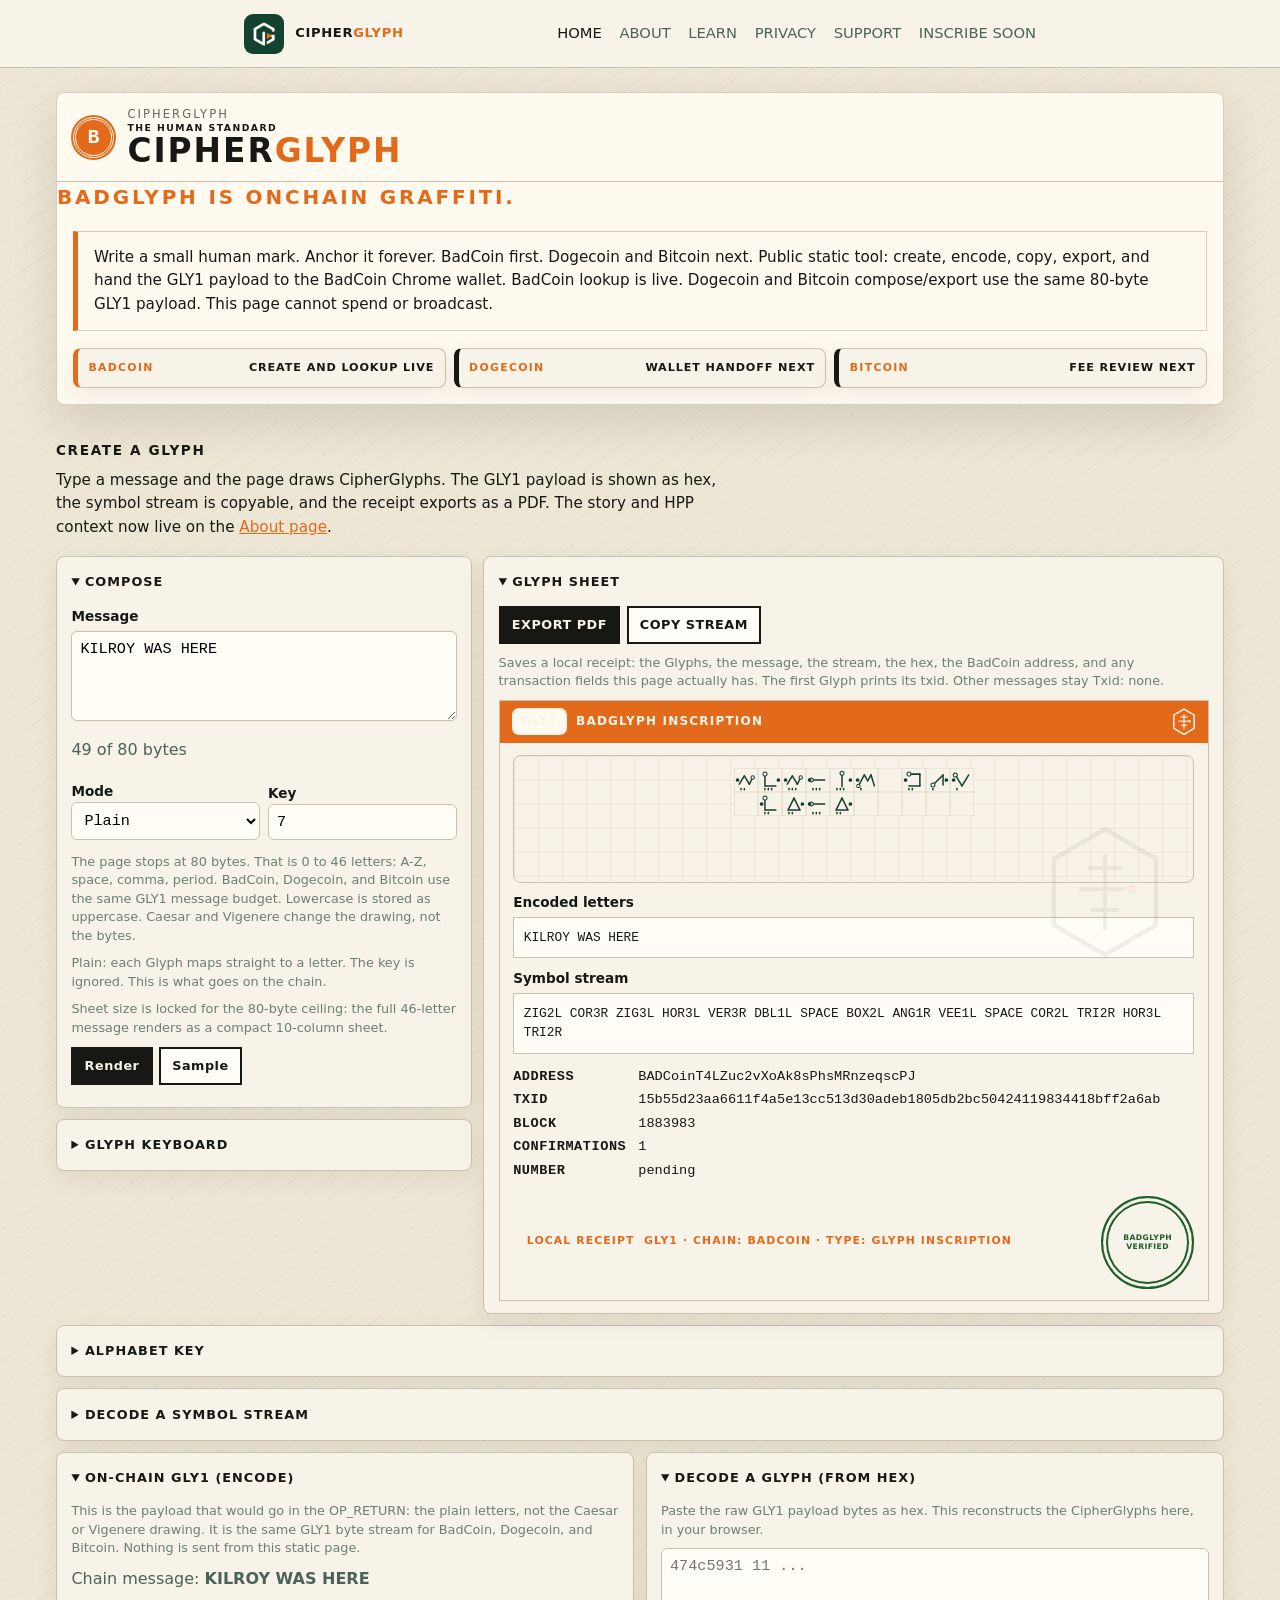
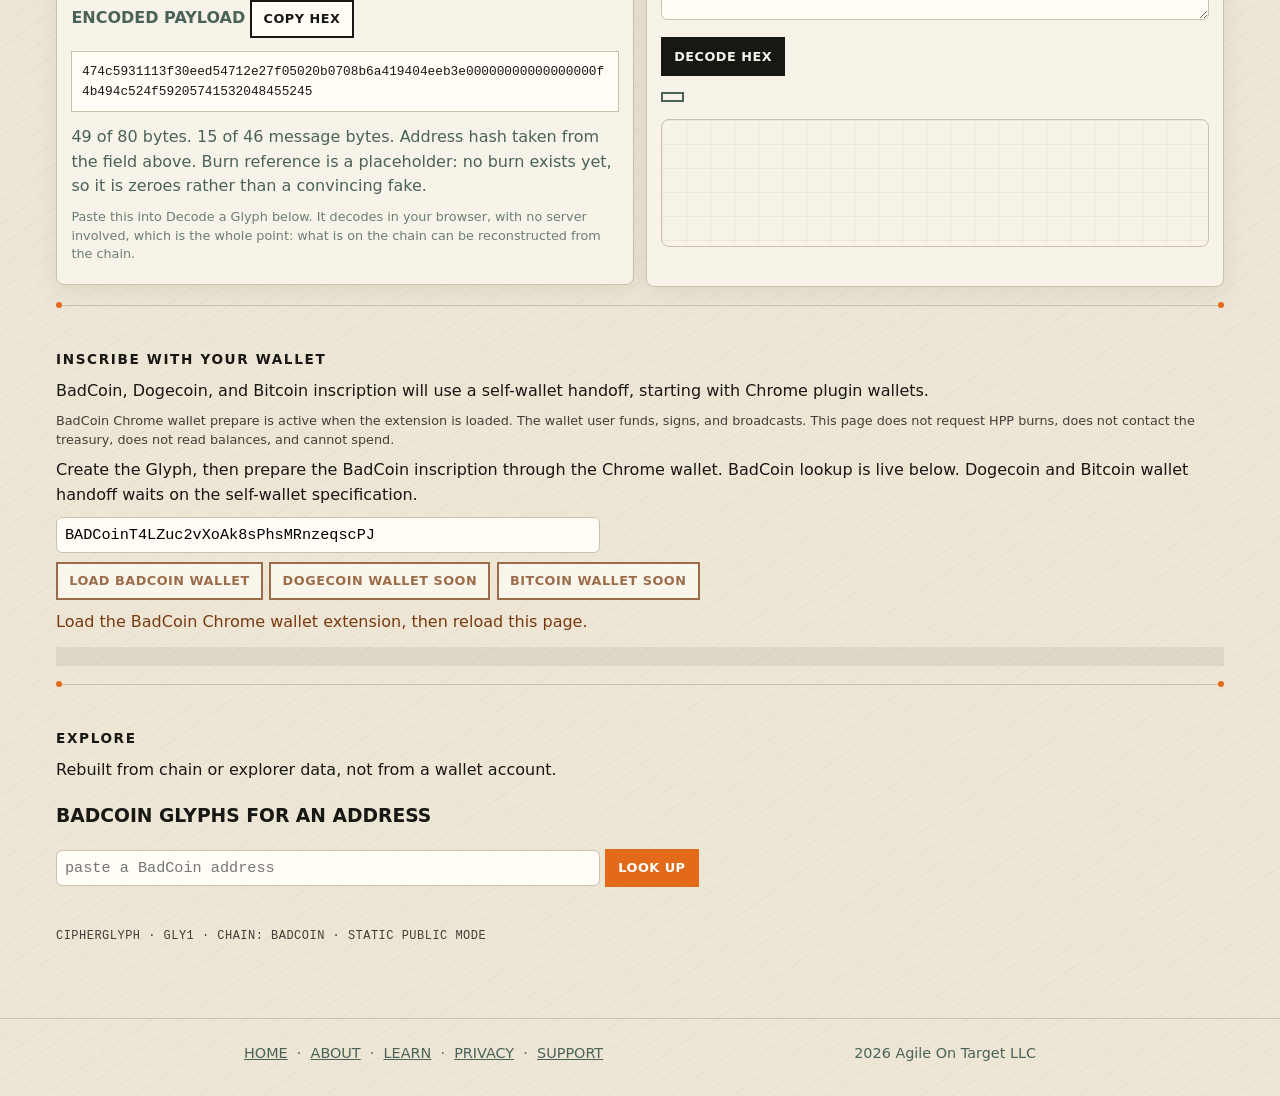
==== index.html @ 3dd00389 "Tighten home chain status band" ====
<!DOCTYPE html>
<html lang="en">
<head>
  <meta charset="utf-8">
  <meta name="viewport" content="width=device-width, initial-scale=1">
  <title>CipherGlyph</title>
  <link rel="icon" href="assets/mark.png">
  <link rel="stylesheet" href="css/site.css">
  <style>
    :root {
      --paper: #f7f3e8;
      --ground: #efe7d6;
      --ink: #171714;
      --deep: #173f33;
      --orange: #e36a1a;
      --orange-dark: #b94b12;
      --rules: #c8c1ad;
      --ok: #1d5e2a;
      --warn: #7a3a10;
      --shadow: 0 18px 48px #251b0b1f;
    }
    * { box-sizing: border-box; }
    body {
      margin: 0;
      min-height: 100vh;
      color: var(--ink);
      background-color: var(--ground);
      background-image:
        url("data:image/svg+xml,%3Csvg xmlns='http://www.w3.org/2000/svg' width='80' height='80'%3E%3Cfilter id='n'%3E%3CfeTurbulence type='fractalNoise' baseFrequency='0.9' numOctaves='2' stitchTiles='stitch'/%3E%3C/filter%3E%3Crect width='80' height='80' filter='url(%23n)' opacity='0.07'/%3E%3C/svg%3E"),
        repeating-linear-gradient(145deg, #00000008 0 1px, transparent 1px 18px);
      font-family: "Avenir Next Condensed", "Arial Narrow", "Helvetica Neue", ui-sans-serif, system-ui, sans-serif;
      padding: 0;
    }
    main { max-width: 76rem; margin: 0 auto; padding: 1.5rem 1.5rem 4rem; }
    .masthead {
      background: #fffaf0;
      border: 1px solid #d8cdb7;
      border-radius: 8px;
      box-shadow: var(--shadow);
      overflow: hidden;
    }
    .identity { margin: 2rem 0 0.5rem; }
    .hero {
      font-weight: 800;
      letter-spacing: 0.06em;
      font-size: clamp(2.2rem, 6vw, 4.2rem);
      margin: 0 0 0.45rem;
      text-align: center;
      line-height: 0.95;
      text-transform: uppercase;
    }
    .mast-top {
      display: flex;
      align-items: flex-start;
      justify-content: space-between;
      gap: 1rem;
      flex-wrap: wrap;
      padding: 0.8rem 1rem;
      border-bottom: 1px solid var(--rules);
    }
    .lockup {
      display: flex;
      align-items: center;
      gap: 0.85rem;
    }
    .brand-coin {
      width: 2.55rem;
      height: 2.55rem;
      border-radius: 50%;
      display: grid;
      place-items: center;
      background: var(--orange);
      color: #fffaf0;
      border: 3px double #fffaf0;
      box-shadow: 0 0 0 2px var(--orange);
      font-family: ui-monospace, monospace;
      font-weight: 900;
      font-size: 1.25rem;
      letter-spacing: 0;
    }
    .mark { width: 3.4rem; height: auto; color: var(--ink); flex: none; }
    .mark.sm { width: 1.5rem; }
    .mark.md { width: 2.2rem; }
    .chain {
      font-size: 0.72rem;
      letter-spacing: 0.18em;
      text-transform: uppercase;
      opacity: 0.65;
    }
    .chain-standard {
      font-size: 0.58rem;
      letter-spacing: 0.16em;
      text-transform: uppercase;
      font-weight: 800;
      margin-top: -0.2rem;
    }
    h1 {
      font-size: clamp(1.45rem, 3vw, 2.05rem);
      letter-spacing: 0.06em;
      margin: 0.05rem 0 0.1rem;
      color: var(--ink);
      font-weight: 800;
      line-height: 0.95;
    }
    h1 span { color: var(--orange); }
    .tag {
      letter-spacing: 0.14em;
      text-transform: uppercase;
      font-size: clamp(0.85rem, 2.2vw, 1.25rem);
      margin: 0 0 1.1rem;
      text-align: center;
      font-weight: 800;
    }
    .tag span { color: var(--orange); }
    .hero em {
      font-style: normal;
      color: var(--orange);
    }
    .gly1 {
      display: inline-block;
      border: 2px solid var(--orange);
      color: var(--orange);
      font-weight: 800;
      letter-spacing: 0.14em;
      padding: 0.2rem 0.5rem;
      font-size: 0.72rem;
      border-radius: 7px;
      background: #fffaf0;
    }
    .notice {
      border: 1px solid #d8cdb7;
      border-left: 5px solid var(--orange);
      padding: 0.85rem 1rem;
      margin: 0 1rem 1.1rem;
      font-size: 0.95rem;
      background: #fffaf0;
      box-shadow: inset 0 0 0 1px #ffffff80;
    }
    .rule {
      height: 1px;
      background: var(--rules);
      position: relative;
      margin: 1.1rem 0 1.3rem;
    }
    .rule::before, .rule::after {
      content: "";
      position: absolute;
      width: 6px;
      height: 6px;
      background: var(--orange);
      border-radius: 50%;
      top: -2.5px;
    }
    .rule::before { left: 0; }
    .rule::after { right: 0; }
    .identity .steps { max-width: 64rem; margin: 0 auto 1.4rem; }
    .identity .props { max-width: 52rem; margin: 0 auto; }
    .steps {
      display: grid;
      grid-template-columns: 1fr;
      gap: 0.9rem;
      margin: 0 0 1.25rem;
    }
    .step {
      display: grid;
      grid-template-columns: 2.4rem 1fr;
      gap: 0.7rem;
      align-items: start;
    }
    .step h3 {
      margin: 0;
      font-size: 0.78rem;
      letter-spacing: 0.12em;
    }
    .step p { margin: 0.15rem 0 0; font-size: 0.88rem; opacity: 0.85; }
    .step-icon {
      width: 2.4rem;
      height: 2.4rem;
      border: 1.5px solid var(--orange);
      border-radius: 50%;
      color: var(--orange);
      display: grid;
      place-items: center;
      background: #fffaf0;
    }
    .step-icon svg { width: 1.25rem; height: 1.25rem; }
    @media (min-width: 52rem) {
      .steps {
        grid-template-columns: 1fr auto 1fr auto 1fr;
        align-items: start;
      }
      .step-chevron {
        align-self: center;
        color: var(--orange);
        font-weight: 800;
        font-size: 1.4rem;
        opacity: 0.7;
      }
    }
    .step-chevron { display: none; }
    @media (min-width: 52rem) { .step-chevron { display: block; } }
    .props {
      list-style: none;
      padding: 0;
      margin: 0 0 1.25rem;
      display: grid;
      grid-template-columns: repeat(2, minmax(0, 1fr));
      gap: 0.7rem 1rem;
    }
    @media (min-width: 52rem) {
      .props { grid-template-columns: repeat(4, minmax(0, 1fr)); }
    }
    .props li {
      display: flex;
      align-items: center;
      gap: 0.45rem;
      font-size: 0.72rem;
      font-weight: 800;
      letter-spacing: 0.08em;
      background: #fffaf0;
      border: 1px solid #d8cdb7;
      padding: 0.65rem;
      min-height: 4.3rem;
    }
    .props svg { width: 1.35rem; height: 1.35rem; color: var(--orange); flex: none; }
    .chain-strip {
      display: flex;
      flex-wrap: wrap;
      gap: 0.5rem;
      padding: 0 1rem 1rem;
    }
    .chain-pill {
      display: inline-flex;
      align-items: center;
      justify-content: space-between;
      gap: 0.75rem;
      min-height: 2.45rem;
      border: 1px solid var(--rules);
      border-left: 5px solid var(--ink);
      border-radius: 8px;
      background: var(--paper);
      color: var(--ink);
      padding: 0.45rem 0.65rem;
      text-decoration: none;
      box-shadow: 0 8px 24px #251b0b12;
      flex: 1 1 13rem;
    }
    .chain-pill[data-state="live"] {
      border-left-color: var(--orange);
    }
    .chain-pill span {
      font-size: 0.68rem;
      letter-spacing: 0.12em;
      text-transform: uppercase;
      font-weight: 800;
      color: var(--orange);
    }
    .chain-pill strong {
      font-size: 0.7rem;
      letter-spacing: 0.08em;
      text-transform: uppercase;
      text-align: right;
    }
    .chain-pill[data-state="soon"] strong {
      color: var(--ink);
    }
    .chain-pill:hover {
      border-color: var(--orange);
    }
    ul { padding-left: 1.1rem; }
    a { color: var(--orange); }
    .foot {
      margin-top: 2.5rem;
      font-family: ui-monospace, monospace;
      font-size: 0.75rem;
      letter-spacing: 0.04em;
      opacity: 0.8;
    }
    .workbench, .work-chain {
      display: grid;
      grid-template-columns: 1fr;
      gap: 0.7rem;
      align-items: start;
      margin: 0.7rem 0;
    }
    .work-controls { display: flex; flex-direction: column; gap: 0.7rem; min-width: 0; }
    .work-controls > .panel, .workbench > .panel, .work-chain > .panel { margin: 0; }
    @media (min-width: 64rem) {
      .workbench {
        grid-template-columns: minmax(20rem, 26rem) minmax(0, 1fr);
      }
      .work-chain {
        grid-template-columns: 1fr 1fr;
      }
    }
    #create {
      margin: 2rem 0 0;
      padding-top: 0.2rem;
    }
    #create h2, #handoff h2, #explore h2 {
      font-size: 0.85rem;
      letter-spacing: 0.12em;
      margin: 0 0 0.5rem;
    }
    #create h2, #create .lede, #create .need { max-width: 42rem; }
    #create .lede { font-size: 0.95rem; margin: 0 0 1rem; }
    #create .need { font-size: 0.9rem; margin: 0 0 1.25rem; }
    details.panel {
      background: var(--paper);
      border: 1px solid var(--rules);
      padding: 0.75rem 0.9rem;
      margin: 0.7rem 0;
      border-radius: 8px;
      box-shadow: 0 8px 24px #251b0b12;
    }
    details.panel > summary {
      cursor: pointer;
      font-weight: 800;
      letter-spacing: 0.08em;
      font-size: 0.8rem;
      color: var(--ink);
      text-transform: uppercase;
      padding: 0.2rem 0;
    }
    details.panel > summary + * { margin-top: 0.7rem; }
    label { display: block; font-weight: 600; margin: 0.6rem 0 0.25rem; font-size: 0.85rem; }
    textarea, input[type=text], input[type=number], select {
      width: 100%;
      font-family: ui-monospace, monospace;
      font-size: 0.95rem;
      padding: 0.5rem;
      border: 1px solid var(--rules);
      background: #fffdf6;
      border-radius: 6px;
    }
    .row { display: flex; flex-wrap: wrap; gap: 0.5rem; align-items: flex-end; }
    .row > * { flex: 1; min-width: 6rem; }
    .btn-row { display: flex; flex-wrap: wrap; gap: 0.4rem; margin: 0.6rem 0; }
    button {
      font: inherit;
      font-size: 0.8rem;
      font-weight: 800;
      letter-spacing: 0.04em;
      padding: 0.45rem 0.7rem;
      border: 2px solid var(--ink);
      background: var(--ink);
      color: var(--paper);
      cursor: pointer;
    }
    button:disabled,
    button[aria-disabled="true"] {
      cursor: not-allowed;
      opacity: 0.7;
      background: #fffdf6;
      color: var(--warn);
      border-color: var(--warn);
    }
    button.secondary { background: #fffdf6; color: var(--ink); }
    .receipt { border: 1px solid var(--rules); background: var(--paper); }
    .receipt-head {
      display: flex;
      align-items: center;
      gap: 0.55rem;
      background: var(--orange);
      color: var(--paper);
      padding: 0.45rem 0.75rem;
      font-weight: 800;
      letter-spacing: 0.1em;
      font-size: 0.75rem;
    }
    .receipt-head .gly1 {
      border-color: var(--paper);
      color: var(--paper);
      font-size: 0.68rem;
    }
    .receipt-head .mark { color: var(--paper); }
    .receipt-title { flex: 1; }
    .receipt-body { padding: 0.75rem 0.85rem 0.4rem; position: relative; }
    .receipt-watermark {
      position: absolute;
      right: 6%;
      top: 18%;
      width: 7.5rem;
      opacity: 0.06;
      pointer-events: none;
    }
    .receipt-facts {
      display: grid;
      grid-template-columns: max-content 1fr;
      gap: 0.12rem 0.85rem;
      margin: 0.75rem 0 0;
      font-family: ui-monospace, monospace;
      font-size: 0.78rem;
    }
    .receipt-facts dt { font-weight: 800; letter-spacing: 0.04em; }
    .receipt-facts dd { margin: 0; }
    .receipt-end {
      display: flex;
      align-items: center;
      justify-content: space-between;
      gap: 0.8rem;
      flex-wrap: wrap;
      padding: 0.55rem 0.85rem 0.7rem;
    }
    .seal {
      width: 5.8rem;
      height: 5.8rem;
      border: 2px solid var(--ink);
      border-radius: 50%;
      display: grid;
      place-items: center;
      text-align: center;
      font-size: 0.48rem;
      font-weight: 800;
      letter-spacing: 0.05em;
      line-height: 1.2;
      color: var(--ink);
      box-shadow: inset 0 0 0 3px var(--paper), inset 0 0 0 5px var(--ink);
      flex: none;
    }
    .seal.verified {
      color: var(--ok);
      border-color: var(--ok);
      box-shadow: inset 0 0 0 3px var(--paper), inset 0 0 0 5px var(--ok);
    }
    .receipt-foot {
      display: flex;
      justify-content: space-between;
      gap: 0.6rem;
      flex-wrap: wrap;
      padding: 0.4rem 0.85rem 0.55rem;
      font-size: 0.68rem;
      letter-spacing: 0.1em;
      color: var(--orange);
      font-weight: 800;
      text-transform: uppercase;
    }
    .stage-wrap {
      overflow: auto;
      background: var(--paper);
      border: 1px solid var(--rules);
      padding: 12px;
      min-height: 8rem;
      max-width: 100%;
      border-radius: 8px;
      background-image:
        linear-gradient(#d8d1bb55 1px, transparent 1px),
        linear-gradient(90deg, #d8d1bb55 1px, transparent 1px);
      background-size: 24px 24px;
    }
    .stage-wrap img {
      display: block;
      width: auto;
      max-width: 100%;
      height: auto;
      margin: 0 auto;
    }
    .lookup-stage img {
      width: 100%;
      max-width: none;
    }
    .codepane {
      white-space: pre-wrap;
      overflow-wrap: anywhere;
      font-family: ui-monospace, monospace;
      font-size: 0.8rem;
      background: #fffdf6;
      border: 1px solid var(--rules);
      padding: 0.6rem;
      min-height: 2rem;
    }
    .keyboard {
      display: grid;
      grid-template-columns: repeat(7, 1fr);
      gap: 4px;
      margin-top: 6px;
    }
    .keyboard button {
      padding: 8px 0;
      font-size: 13px;
      margin: 0;
      background: #fffdf6;
      color: var(--ink);
    }
    .keyboard button.action { background: var(--ink); color: var(--paper); grid-column: span 2; }
    .keytable { width: 100%; border-collapse: collapse; font-size: 12px; margin-top: 6px; }
    .keytable td, .keytable th { border-bottom: 1px solid #d8d1bb; padding: 5px 4px; text-align: left; }
    .note[data-tone="warn"] { color: var(--warn); }
    .small { font-size: 0.8rem; opacity: 0.8; line-height: 1.45; }
    .payload-out { margin-top: 0.5rem; }
    [data-payload-hex] { max-height: 9rem; overflow-y: auto; }
    #explore { margin-top: 2.5rem; padding-top: 0.2rem; }
    #explore input[type=text], #explore textarea { width: 100%; max-width: 34rem; }
    #explore button { background: var(--orange); color: #fff; border-color: var(--orange); }
    .lookup-card {
      background: var(--paper);
      border: 1px solid var(--rules);
      padding: 0.75rem 0.9rem;
      margin: 0.7rem 0;
    }
    .lookup-badge { font-weight: 800; letter-spacing: 0.08em; font-size: 0.75rem; }
    #explore .note[data-tone="ok"] { color: var(--ok); }
    #explore .badge { display: inline-block; border: 2px solid currentColor; padding: 0.2rem 0.6rem; font-weight: 800; font-size: 0.8rem; letter-spacing: 0.06em; }
    #explore .badge[data-verified="yes"] { color: var(--ok); }
    #explore .badge[data-verified="no"] { color: var(--warn); }
    #explore .decoded { display: flex; gap: 1.25rem; flex-wrap: wrap; align-items: flex-start; }
    #explore dl, #create dl { display: grid; grid-template-columns: max-content 1fr; gap: 0.15rem 0.75rem; font-size: 0.85rem; }
    #explore dt, #create dt { font-weight: 800; }
    #explore dd, #create dd { margin: 0; font-family: ui-monospace, monospace; overflow-wrap: anywhere; }
    #handoff { margin-top: 2.5rem; padding-top: 0.2rem; }
    #handoff input { width: 100%; max-width: 34rem; font-family: ui-monospace, monospace; padding: 0.5rem; }
    #handoff button { background: var(--orange); color: #fff; border-color: var(--orange); }
    #handoff button:disabled { background: #fffdf6; color: var(--warn); border-color: var(--warn); }
    #handoff pre { white-space: pre-wrap; overflow-wrap: anywhere; font-size: 0.75rem; background: #00000010; padding: 0.6rem; }
    #handoff .note[data-tone="warn"] { color: var(--warn); }
    #handoff canvas { image-rendering: pixelated; border: 1px solid #00000020; }
    [data-decode-badge] {
      display: inline-block;
      border: 2px solid currentColor;
      padding: 0.2rem 0.6rem;
      font-weight: 800;
      font-size: 0.8rem;
    }
  </style>
</head>
<body>
  <nav class="nav">
    <div class="nav-inner">
      <a class="brand" href="index.html">
        <img src="assets/mark.png" width="40" height="40" alt="">
        <span>CIPHER<span class="glyph">GLYPH</span></span>
      </a>
      <div class="nav-links">
        <a class="active" href="index.html">HOME</a>
        <a href="about.html">ABOUT</a>
        <a href="cipherglyph.html">LEARN</a>
        <a href="privacy.html">PRIVACY</a>
        <a href="support.html">SUPPORT</a>
        <a href="index.html#handoff">INSCRIBE SOON</a>
      </div>
    </div>
  </nav>
  <main>
    <div class="masthead">
    <div class="mast-top">
      <div class="lockup">
        <span class="brand-coin" aria-hidden="true">B</span>
        <div>
          <div class="chain">CipherGlyph</div>
          <div class="chain-standard">The human standard</div>
          <h1>CIPHER<span>GLYPH</span></h1>
        </div>
      </div>
    </div>
    <p class="tag"><span>BadGlyph is onchain graffiti.</span></p>
    <p class="notice">Write a small human mark. Anchor it forever. BadCoin first. Dogecoin and Bitcoin next. Public static tool: create, encode, copy, export, and hand the GLY1 payload to the BadCoin Chrome wallet. BadCoin lookup is live. Dogecoin and Bitcoin compose/export use the same 80-byte GLY1 payload. This page cannot spend or broadcast.</p>
    <div class="chain-strip" aria-label="CipherGlyph chain status">
      <a class="chain-pill" data-state="live" href="#create"><span>BadCoin</span><strong>Create and lookup live</strong></a>
      <a class="chain-pill" data-state="soon" href="#handoff"><span>Dogecoin</span><strong>Wallet handoff next</strong></a>
      <a class="chain-pill" data-state="soon" href="#handoff"><span>Bitcoin</span><strong>Fee review next</strong></a>
    </div>
    </div>
    <section id="create">
      <h2>CREATE A GLYPH</h2>
      <p class="lede">Type a message and the page draws CipherGlyphs. The GLY1 payload is shown as hex, the symbol stream is copyable, and the receipt exports as a PDF. The story and HPP context now live on the <a href="about.html">About page</a>.</p>

      <div class="workbench">
      <div class="work-controls">
      <details class="panel" open>
        <summary>Compose</summary>
        <label for="glyph-message">Message</label>
        <textarea id="glyph-message" data-cg-plain rows="4" spellcheck="false"
                  maxlength="46" aria-label="CipherGlyph message">KILROY WAS HERE</textarea>
        <p class="note" data-byte-budget aria-live="polite">0 of 80 bytes</p>
        <div class="row">
          <div>
            <label>Mode
              <select data-cg-mode aria-label="CipherGlyph mode">
                <option value="plain" selected>Plain</option>
                <option value="caesar">Caesar</option>
                <option value="vigenere">Vigenere</option>
              </select>
            </label>
          </div>
          <div>
            <label>Key
              <input data-cg-key type="text" value="7" autocomplete="off" aria-label="CipherGlyph key">
            </label>
          </div>
        </div>
        <p class="small">The page stops at 80 bytes. That is 0 to 46 letters: A-Z, space, comma, period. BadCoin, Dogecoin, and Bitcoin use the same GLY1 message budget. Lowercase is stored as uppercase. Caesar and Vigenere change the drawing, not the bytes.</p>
        <p class="small" data-cg-key-hint></p>
        <p class="small">Sheet size is locked for the 80-byte ceiling: the full 46-letter message renders as a compact 10-column sheet.</p>
        <div class="btn-row">
          <button type="button" data-cg-render>Render</button>
          <button type="button" class="secondary" data-cg-sample>Sample</button>
        </div>
      </details>

      <details class="panel">
        <summary>Glyph keyboard</summary>
        <p class="small">Each tap appends a letter to the message.</p>
        <div class="keyboard" data-cg-kbd></div>
      </details>
      </div>

      <details class="panel" open>
        <summary>Glyph sheet</summary>
        <p class="btn-row">
          <button type="button" data-export-pdf>EXPORT PDF</button>
          <button type="button" class="secondary" data-cg-copy>COPY STREAM</button>
        </p>
        <p class="small">Saves a local receipt: the Glyphs, the message, the stream, the hex, the BadCoin address, and any transaction fields this page actually has. The first Glyph prints its txid. Other messages stay Txid: none.</p>
        <div class="receipt">
          <div class="receipt-head">
            <span class="gly1">GLY1</span>
            <span class="receipt-title">BADGLYPH INSCRIPTION</span>
            <svg class="mark sm" viewBox="0 0 80 92" aria-hidden="true">
              <polygon points="40,4 74,24 74,68 40,88 6,68 6,24" fill="none" stroke="currentColor" stroke-width="5"/>
              <g fill="none" stroke="currentColor" stroke-width="4" stroke-linecap="square">
                <line x1="40" y1="22" x2="40" y2="70"/>
                <line x1="30" y1="30" x2="50" y2="30"/>
                <line x1="24" y1="44" x2="52" y2="44"/>
                <line x1="32" y1="58" x2="48" y2="58"/>
              </g>
              <circle cx="58" cy="44" r="4" fill="#f7f3e8"/>
            </svg>
          </div>
          <div class="receipt-body">
            <svg class="mark receipt-watermark" viewBox="0 0 80 92" aria-hidden="true">
              <polygon points="40,4 74,24 74,68 40,88 6,68 6,24" fill="none" stroke="currentColor" stroke-width="3"/>
              <g fill="none" stroke="currentColor" stroke-width="2.5" stroke-linecap="square">
                <line x1="40" y1="22" x2="40" y2="70"/>
                <line x1="30" y1="30" x2="50" y2="30"/>
                <line x1="24" y1="44" x2="52" y2="44"/>
                <line x1="32" y1="58" x2="48" y2="58"/>
              </g>
              <circle cx="58" cy="44" r="3.2" fill="#e36a1a"/>
            </svg>
            <div class="stage-wrap"><div data-cg-stage></div></div>
            <label>Encoded letters</label>
            <div class="codepane" data-cg-letters></div>
            <label>Symbol stream</label>
            <div class="codepane" data-cg-stream></div>
            <dl class="receipt-facts">
              <dt>ADDRESS</dt><dd data-receipt-address>none</dd>
              <dt>TXID</dt><dd data-receipt-txid>none</dd>
              <dt>BLOCK</dt><dd data-receipt-block>none</dd>
              <dt>CONFIRMATIONS</dt><dd data-receipt-confirmations>none</dd>
              <dt>NUMBER</dt><dd data-receipt-number>pending</dd>
            </dl>
          </div>
          <div class="receipt-end">
            <div class="receipt-foot">
              <span>Local receipt</span>
              <span>GLY1 · CHAIN: BADCOIN · TYPE: GLYPH INSCRIPTION</span>
            </div>
            <div class="seal" aria-label="Verification unavailable">VERIFICATION<br>UNAVAILABLE</div>
          </div>
        </div>
      </details>
      </div>

      <details class="panel">
        <summary>Alphabet key</summary>
        <table class="keytable" data-cg-keytable></table>
      </details>

      <details class="panel">
        <summary>Decode a symbol stream</summary>
        <p class="small">Code grammar: SHAPE + TICKS + DOT (for example COR2L). SPACE for space, DOT3 for period, DOT2 for comma. Teaching cipher, not a lock.</p>
        <textarea data-cg-decode rows="3" spellcheck="false"
                  placeholder="COR2L TRI2R ZIG3L ZIG3L VER3R" aria-label="CipherGlyph symbol stream"></textarea>
        <p class="btn-row"><button type="button" class="secondary" data-cg-decode-go>DECODE STREAM</button></p>
        <p>Recovered: <strong data-cg-recovered></strong></p>
      </details>

      <div class="work-chain">
      <details class="panel" open>
        <summary>On-chain GLY1 (encode)</summary>
        <p class="small">This is the payload that would go in the OP_RETURN: the plain letters, not the Caesar or Vigenere drawing. It is the same GLY1 byte stream for BadCoin, Dogecoin, and Bitcoin. Nothing is sent from this static page.</p>
        <p>Chain message: <strong data-chain-message></strong></p>
        <p><strong>ENCODED PAYLOAD</strong>
           <button type="button" class="secondary" data-copy-hex>COPY HEX</button></p>
        <pre class="codepane" data-payload-hex></pre>
        <p class="note" data-payload-hex-note></p>
        <p class="small">Paste this into Decode a Glyph below. It decodes in your browser, with no server involved, which is the whole point: what is on the chain can be reconstructed from the chain.</p>
      </details>

      <details class="panel" open>
        <summary>Decode a Glyph (from hex)</summary>
        <p class="small">Paste the raw GLY1 payload bytes as hex. This reconstructs the CipherGlyphs here, in your browser.</p>
        <textarea data-decode-input rows="3" spellcheck="false"
                  placeholder="474c5931 11 ..." aria-label="GLY1 payload hex"></textarea>
        <p class="btn-row"><button type="button" data-decode-go>DECODE HEX</button></p>
        <p><span data-decode-badge></span></p>
        <p class="note" data-decode-note></p>
        <div class="stage-wrap"><div data-decode-sheet></div></div>
        <dl data-decode-meta></dl>
      </details>
      </div>
    </section>
    <div class="rule"></div>
    <section id="handoff">
      <h2>INSCRIBE WITH YOUR WALLET</h2>
      <p class="lede">BadCoin, Dogecoin, and Bitcoin inscription will use a self-wallet handoff, starting with Chrome plugin wallets.</p>
      <p class="small">BadCoin Chrome wallet prepare is active when the extension is loaded. The wallet user funds, signs, and broadcasts. This page does not request HPP burns, does not contact the treasury, does not read balances, and cannot spend.</p>
      <p>Create the Glyph, then prepare the BadCoin inscription through the Chrome wallet. BadCoin lookup is live below. Dogecoin and Bitcoin wallet handoff waits on the self-wallet specification.</p>
      <p><input data-address type="text" autocomplete="off" placeholder="paste your BadCoin address for current lookup" aria-label="BadCoin address for current lookup" value="BADCoinT4LZuc2vXoAk8sPhsMRnzeqscPJ"></p>
      <p class="btn-row">
        <button type="button" data-wallet-badcoin disabled aria-disabled="true">CONNECT BADCOIN WALLET</button>
        <button type="button" disabled aria-disabled="true">DOGECOIN WALLET SOON</button>
        <button type="button" disabled aria-disabled="true">BITCOIN WALLET SOON</button>
      </p>
      <p class="note" data-handoff-note></p>
      <p><canvas data-handoff-qr hidden></canvas></p>
      <pre data-handoff-url></pre>
      <p class="note" data-handoff-resume></p>
    </section>
    <div class="rule"></div>
    <section id="explore">
      <h2>EXPLORE</h2>
      <p class="lede">Rebuilt from chain or explorer data, not from a wallet account.</p>

      <h3>BADCOIN GLYPHS FOR AN ADDRESS</h3>
      <p>
        <input data-lookup-input type="text" inputmode="latin" autocomplete="off"
               placeholder="paste a BadCoin address" aria-label="BadCoin address">
        <button type="button" data-lookup-go>LOOK UP</button>
      </p>
      <p class="note" data-lookup-note></p>
      <div data-lookup-results></div>
    </section>
    <p class="foot">CIPHERGLYPH · GLY1 · CHAIN: BADCOIN · STATIC PUBLIC MODE</p>
  </main>
  <footer>
    <div class="footer-row">
      <span>
        <a href="index.html">HOME</a>
        &nbsp;·&nbsp;
        <a href="about.html">ABOUT</a>
        &nbsp;·&nbsp;
        <a href="cipherglyph.html">LEARN</a>
        &nbsp;·&nbsp;
        <a href="privacy.html">PRIVACY</a>
        &nbsp;·&nbsp;
        <a href="support.html">SUPPORT</a>
      </span>
      <span>2026 Agile On Target LLC</span>
    </div>
  </footer>
  <script type="module" src="./compose.mjs"></script>
  <script type="module" src="./wallet-handoff.mjs"></script>
  <script type="module" src="./explore.mjs"></script>
</body>
</html>
---- css/site.css ----
:root {
  --paper: #f7f3e8;
  --ground: #ede7d3;
  --ink: #173f33;
  --muted: #4a6358;
  --orange: #e36a1a;
  --rule: #c8c1ad;
  --forest: #13422f;
  --max: 40rem;
}

* { box-sizing: border-box; }
html { color-scheme: light; }
body {
  margin: 0;
  font-family: ui-sans-serif, system-ui, -apple-system, "Segoe UI", sans-serif;
  background: var(--paper);
  color: var(--ink);
  line-height: 1.55;
}
a { color: var(--orange); }
code, .mono {
  font-family: ui-monospace, SFMono-Regular, Menlo, Consolas, monospace;
}
.wrap { max-width: var(--max); margin: 0 auto; padding: 0 1.25rem; }
.nav {
  border-bottom: 1px solid var(--rule);
  background: var(--paper);
}
.nav-inner {
  max-width: 52rem;
  margin: 0 auto;
  padding: 0.85rem 1.25rem;
  display: flex;
  align-items: center;
  justify-content: space-between;
  gap: 1rem;
}
.brand {
  display: flex;
  align-items: center;
  gap: 0.7rem;
  color: var(--ink);
  text-decoration: none;
  font-weight: 700;
  letter-spacing: 0.04em;
}
.brand img {
  width: 40px;
  height: 40px;
  border-radius: 9px;
  display: block;
}
.brand span { font-size: 0.82rem; }
.brand .glyph { color: var(--orange); }
.nav-links {
  display: flex;
  gap: 1.1rem;
  font-size: 0.92rem;
}
.nav-links a { color: var(--muted); text-decoration: none; }
.nav-links a:hover, .nav-links a.active { color: var(--ink); }
main { padding: 2.5rem 0 4rem; }
h1 {
  font-size: clamp(1.7rem, 4vw, 2.3rem);
  line-height: 1.15;
  margin: 0 0 0.75rem;
}
h2 { font-size: 1.15rem; margin: 2rem 0 0.6rem; }
p { margin: 0.55rem 0; color: var(--ink); }
.lead { color: var(--muted); font-size: 1.05rem; }
.tag {
  display: inline-block;
  font-size: 0.75rem;
  letter-spacing: 0.08em;
  text-transform: uppercase;
  color: var(--muted);
  margin-bottom: 0.6rem;
}
.card {
  background: var(--ground);
  border: 1px solid var(--rule);
  border-radius: 14px;
  padding: 1rem 1.1rem;
  margin: 0.85rem 0;
}
.actions {
  display: flex;
  flex-wrap: wrap;
  gap: 0.6rem;
  margin: 1.4rem 0;
}
.btn {
  display: inline-flex;
  align-items: center;
  justify-content: center;
  padding: 0.7rem 1.1rem;
  border-radius: 999px;
  text-decoration: none;
  font-weight: 700;
}
.btn-primary { background: var(--orange); color: #fff; }
.btn-secondary {
  background: var(--ground);
  color: var(--ink);
  border: 1px solid var(--rule);
}
ul { margin: 0.4rem 0 1rem; padding-left: 1.2rem; }
li { margin: 0.3rem 0; }
footer {
  border-top: 1px solid var(--rule);
  padding: 1.4rem 0 2rem;
  color: var(--muted);
  font-size: 0.9rem;
}
.footer-row {
  max-width: 52rem;
  margin: 0 auto;
  padding: 0 1.25rem;
  display: flex;
  justify-content: space-between;
  gap: 1rem;
  flex-wrap: wrap;
}
.footer-row a { color: var(--muted); }
details {
  background: var(--ground);
  border: 1px solid var(--rule);
  border-radius: 12px;
  padding: 0.85rem 1rem;
  margin: 0.65rem 0;
}
summary { cursor: pointer; font-weight: 700; }
details p { color: var(--muted); }
table { width: 100%; border-collapse: collapse; font-size: 0.94rem; }
th, td {
  text-align: left;
  vertical-align: top;
  padding: 0.55rem 0.4rem;
  border-bottom: 1px solid var(--rule);
}
th { font-size: 0.78rem; letter-spacing: 0.04em; text-transform: uppercase; color: var(--muted); }

@media (max-width: 640px) {
  .nav-links { display: none; }
}
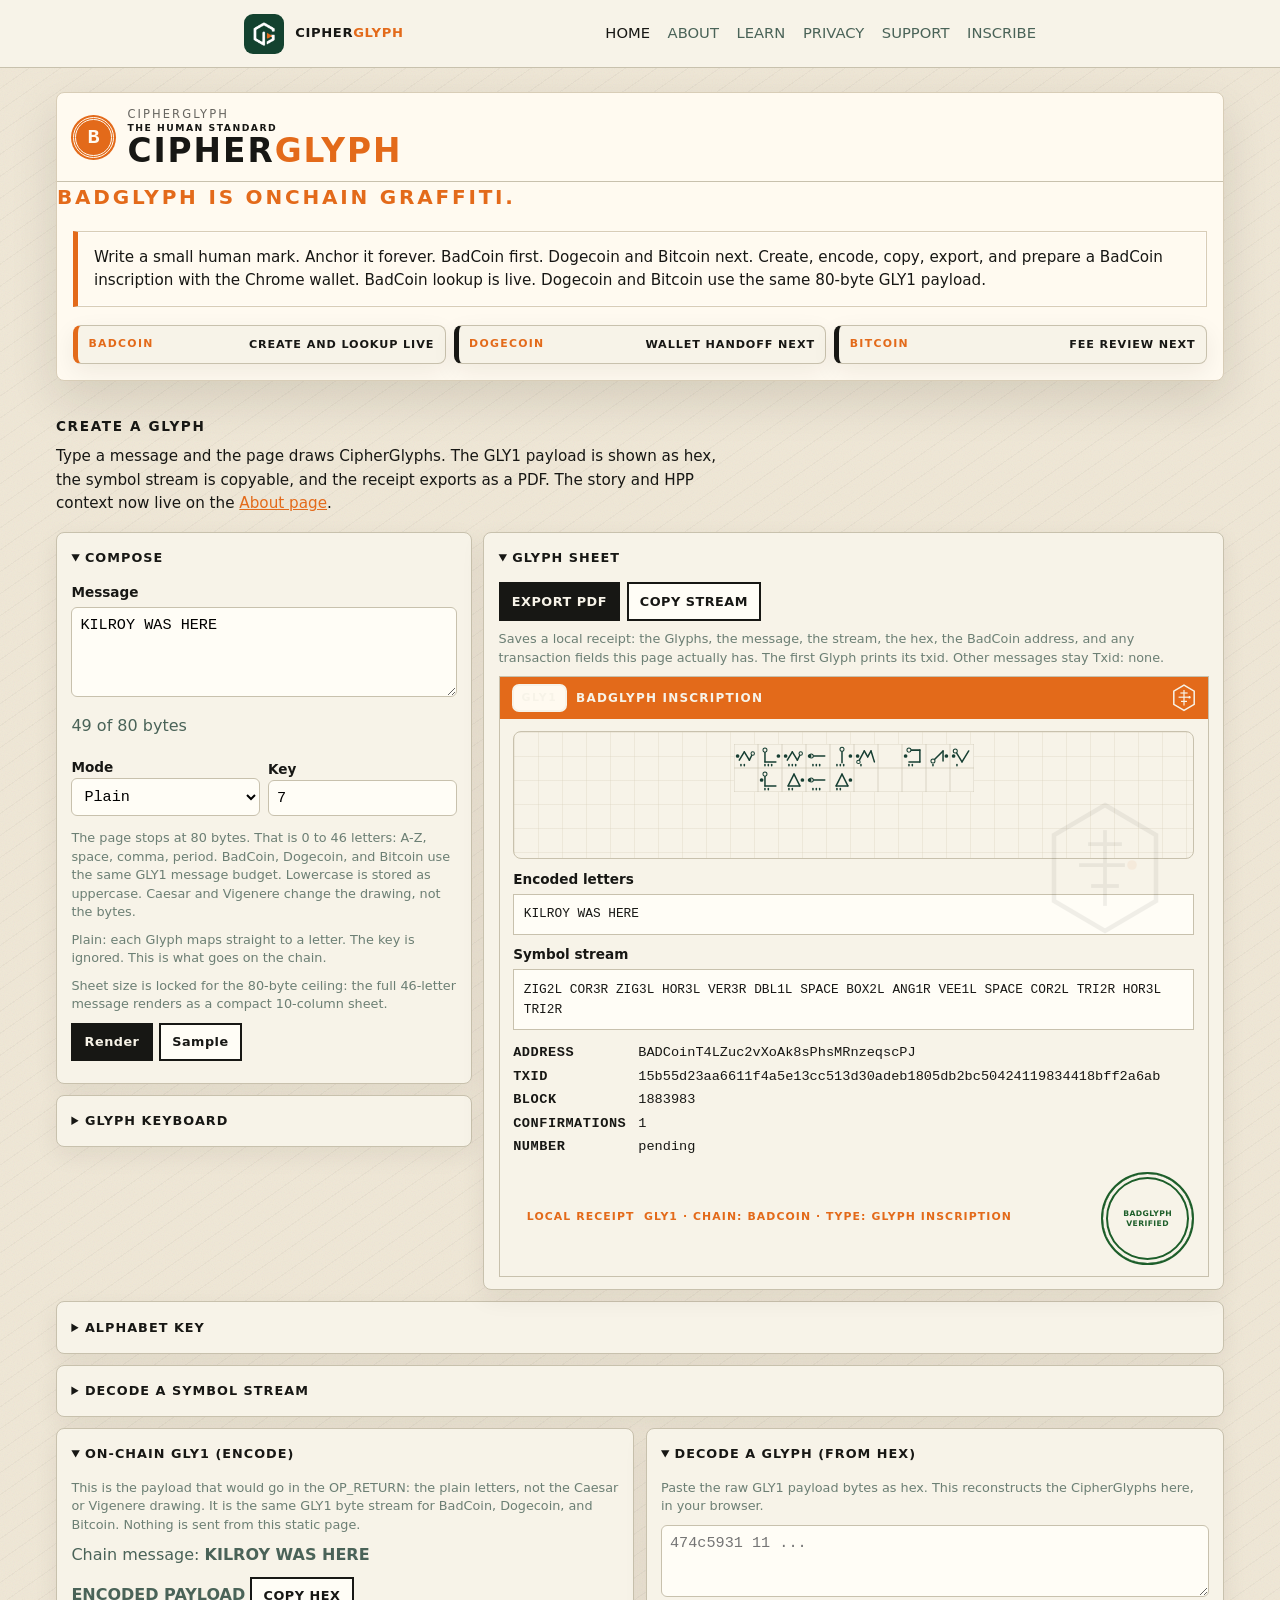
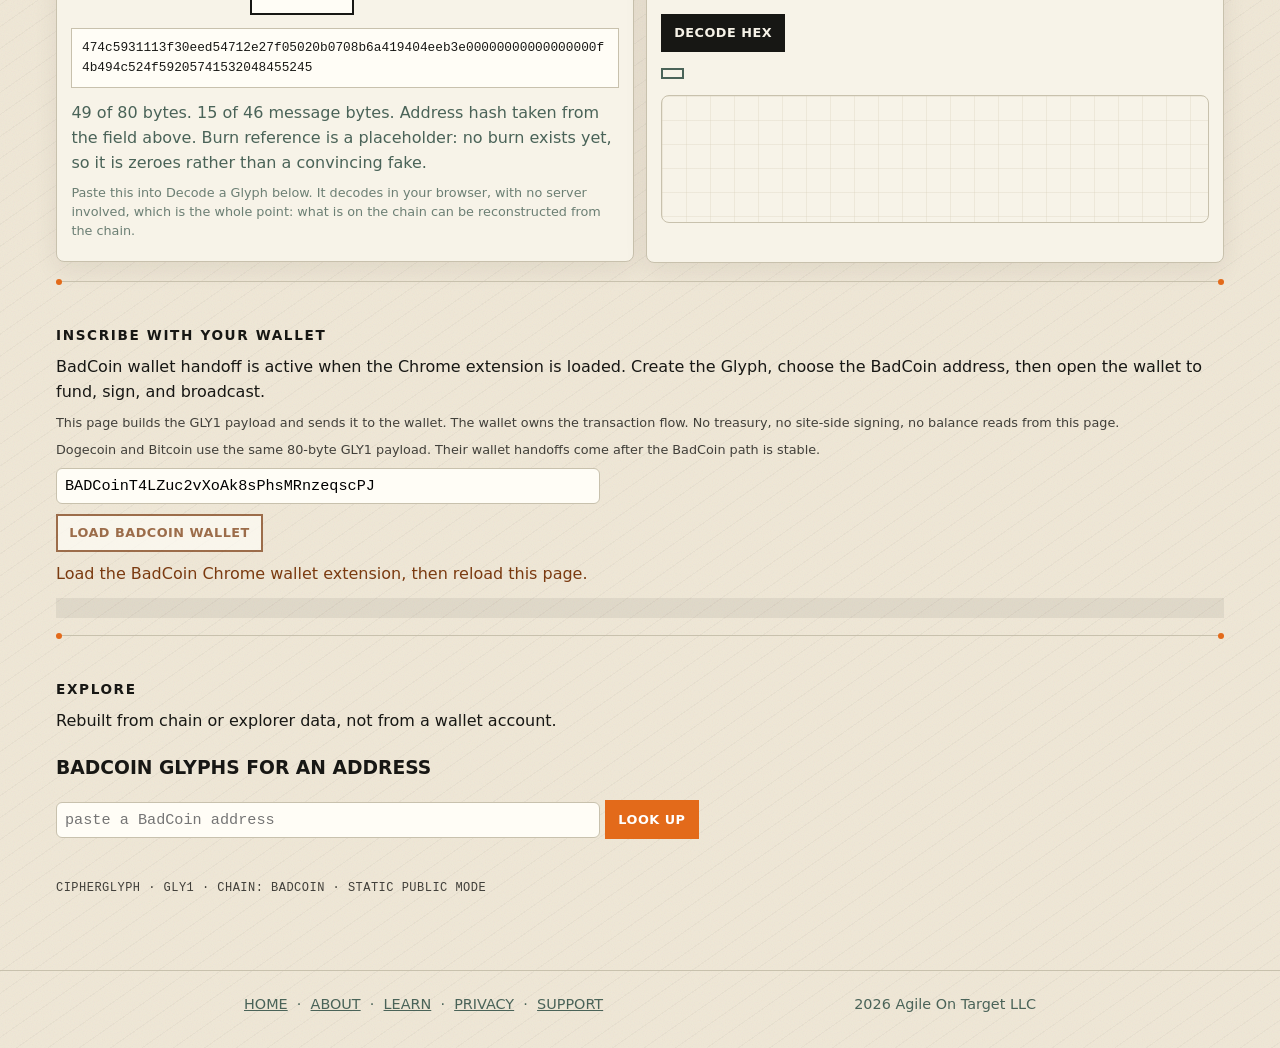
==== commit 2ac20e8d: "Clarify active BadCoin wallet handoff" ====
--- a/index.html
+++ b/index.html
@@ -536,7 +536,7 @@
         <a href="cipherglyph.html">LEARN</a>
         <a href="privacy.html">PRIVACY</a>
         <a href="support.html">SUPPORT</a>
-        <a href="index.html#handoff">INSCRIBE SOON</a>
+        <a href="index.html#handoff">INSCRIBE</a>
       </div>
     </div>
   </nav>
@@ -553,7 +553,7 @@
       </div>
     </div>
     <p class="tag"><span>BadGlyph is onchain graffiti.</span></p>
-    <p class="notice">Write a small human mark. Anchor it forever. BadCoin first. Dogecoin and Bitcoin next. Public static tool: create, encode, copy, export, and hand the GLY1 payload to the BadCoin Chrome wallet. BadCoin lookup is live. Dogecoin and Bitcoin compose/export use the same 80-byte GLY1 payload. This page cannot spend or broadcast.</p>
+    <p class="notice">Write a small human mark. Anchor it forever. BadCoin first. Dogecoin and Bitcoin next. Create, encode, copy, export, and prepare a BadCoin inscription with the Chrome wallet. BadCoin lookup is live. Dogecoin and Bitcoin use the same 80-byte GLY1 payload.</p>
     <div class="chain-strip" aria-label="CipherGlyph chain status">
       <a class="chain-pill" data-state="live" href="#create"><span>BadCoin</span><strong>Create and lookup live</strong></a>
       <a class="chain-pill" data-state="soon" href="#handoff"><span>Dogecoin</span><strong>Wallet handoff next</strong></a>
@@ -703,14 +703,12 @@
     <div class="rule"></div>
     <section id="handoff">
       <h2>INSCRIBE WITH YOUR WALLET</h2>
-      <p class="lede">BadCoin, Dogecoin, and Bitcoin inscription will use a self-wallet handoff, starting with Chrome plugin wallets.</p>
-      <p class="small">BadCoin Chrome wallet prepare is active when the extension is loaded. The wallet user funds, signs, and broadcasts. This page does not request HPP burns, does not contact the treasury, does not read balances, and cannot spend.</p>
-      <p>Create the Glyph, then prepare the BadCoin inscription through the Chrome wallet. BadCoin lookup is live below. Dogecoin and Bitcoin wallet handoff waits on the self-wallet specification.</p>
+      <p class="lede">BadCoin wallet handoff is active when the Chrome extension is loaded. Create the Glyph, choose the BadCoin address, then open the wallet to fund, sign, and broadcast.</p>
+      <p class="small">This page builds the GLY1 payload and sends it to the wallet. The wallet owns the transaction flow. No treasury, no site-side signing, no balance reads from this page.</p>
+      <p class="small">Dogecoin and Bitcoin use the same 80-byte GLY1 payload. Their wallet handoffs come after the BadCoin path is stable.</p>
       <p><input data-address type="text" autocomplete="off" placeholder="paste your BadCoin address for current lookup" aria-label="BadCoin address for current lookup" value="BADCoinT4LZuc2vXoAk8sPhsMRnzeqscPJ"></p>
       <p class="btn-row">
         <button type="button" data-wallet-badcoin disabled aria-disabled="true">CONNECT BADCOIN WALLET</button>
-        <button type="button" disabled aria-disabled="true">DOGECOIN WALLET SOON</button>
-        <button type="button" disabled aria-disabled="true">BITCOIN WALLET SOON</button>
       </p>
       <p class="note" data-handoff-note></p>
       <p><canvas data-handoff-qr hidden></canvas></p>
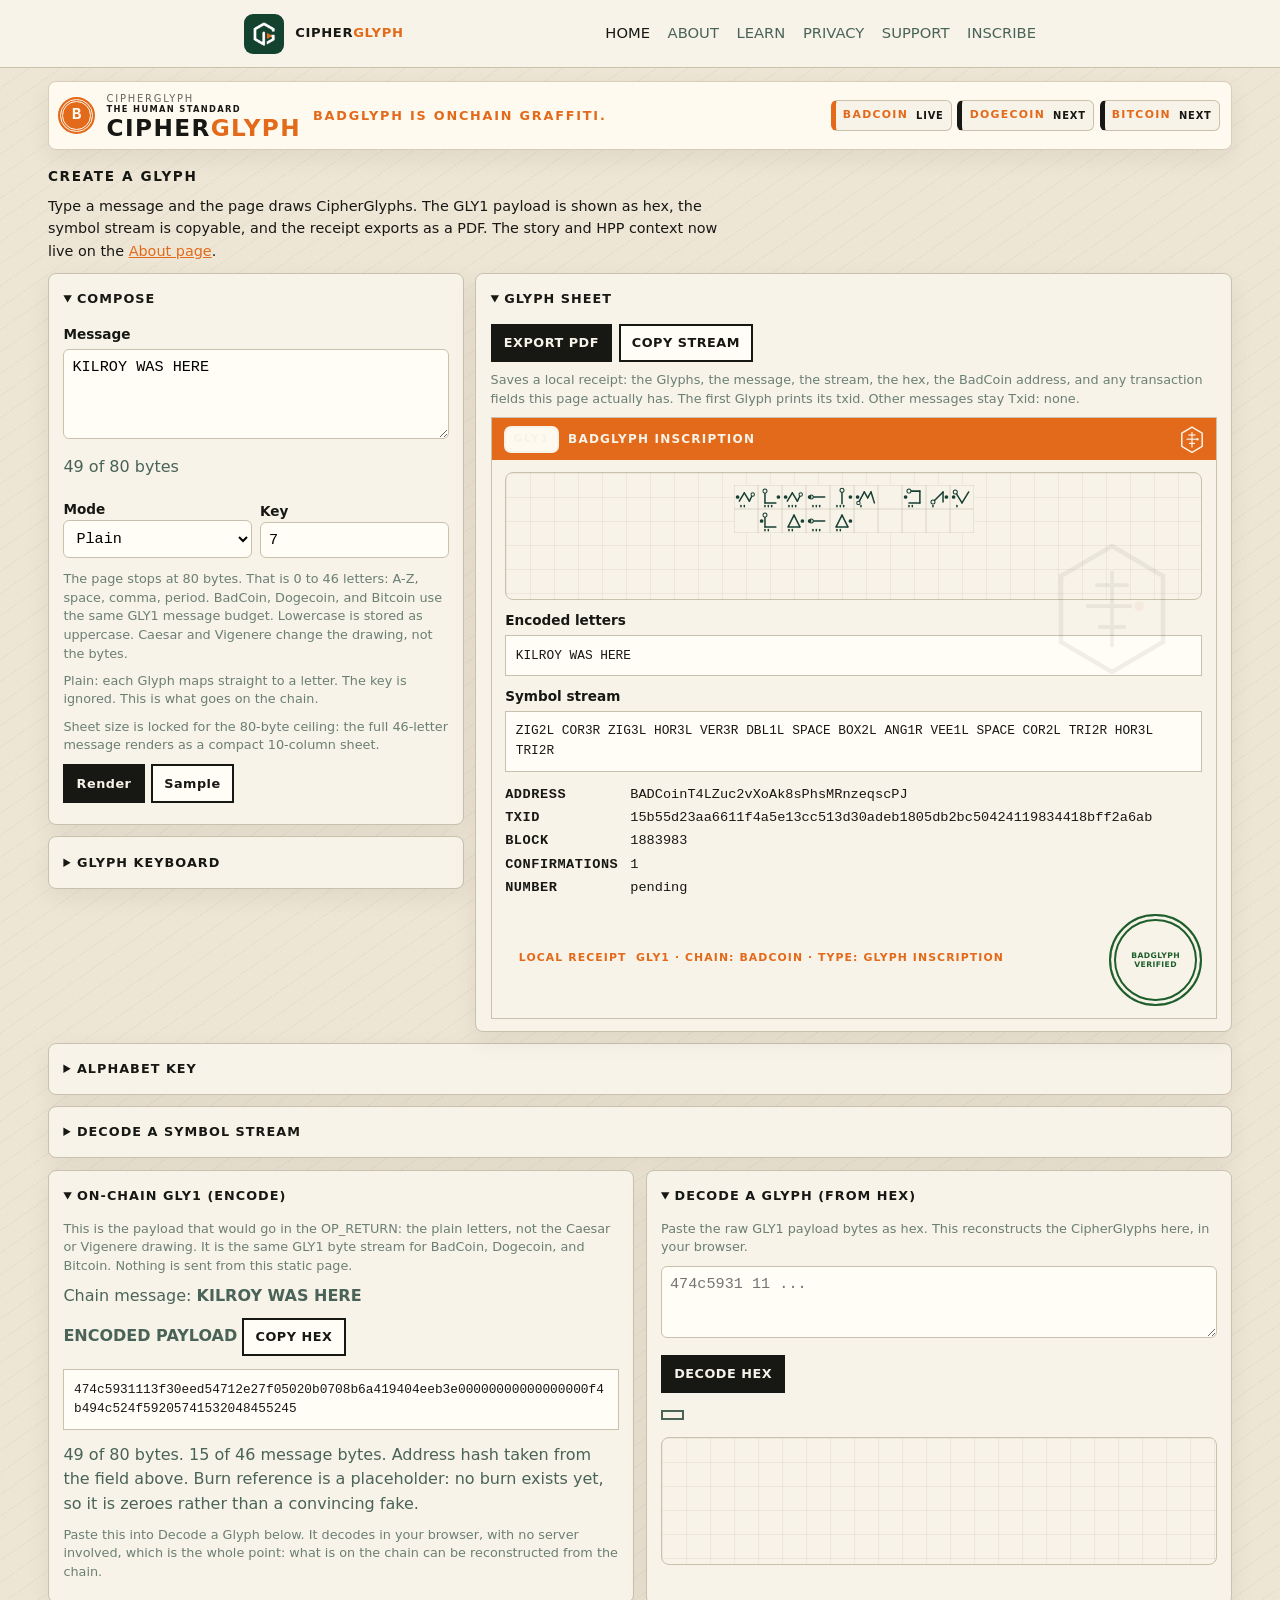
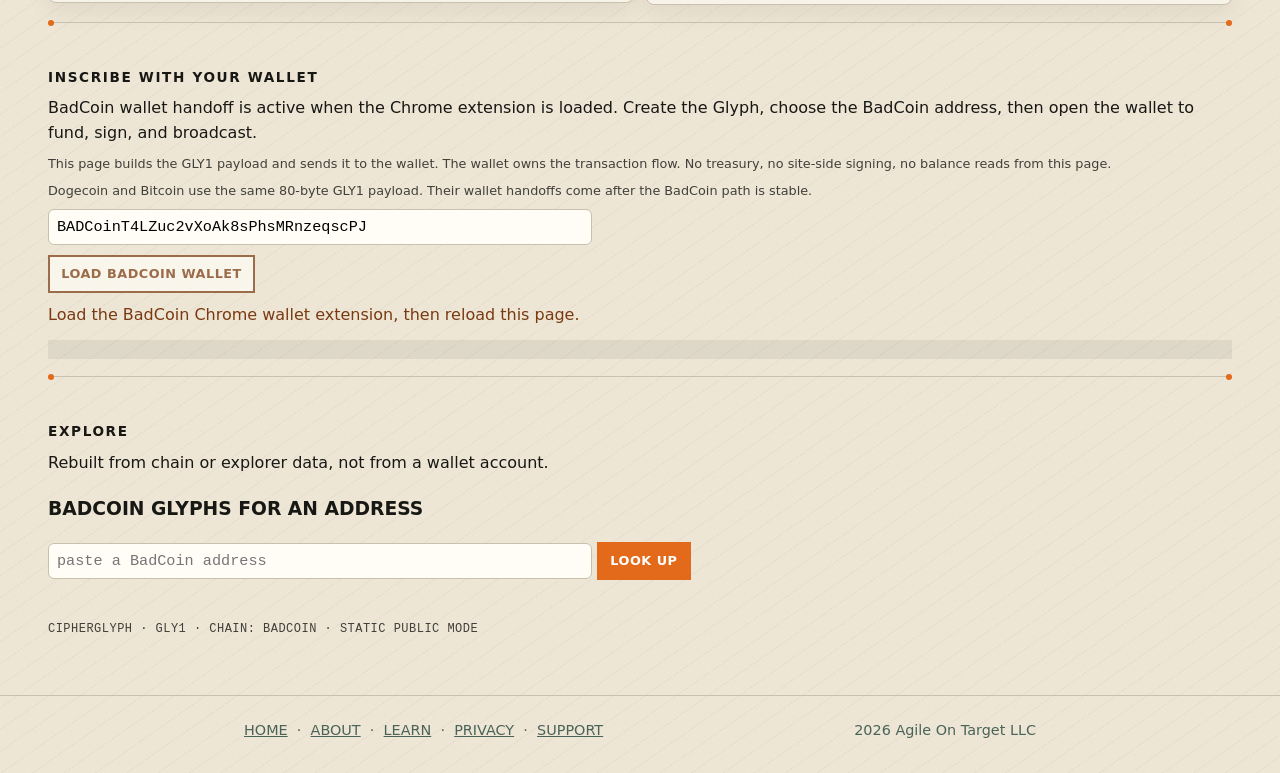
==== commit 58cdbd19: "Compact CipherGlyph home tool layout" ====
--- a/index.html
+++ b/index.html
@@ -31,32 +31,21 @@
       font-family: "Avenir Next Condensed", "Arial Narrow", "Helvetica Neue", ui-sans-serif, system-ui, sans-serif;
       padding: 0;
     }
-    main { max-width: 76rem; margin: 0 auto; padding: 1.5rem 1.5rem 4rem; }
+    main { max-width: 76rem; margin: 0 auto; padding: 0.8rem 1rem 3rem; }
     .masthead {
       background: #fffaf0;
       border: 1px solid #d8cdb7;
       border-radius: 8px;
-      box-shadow: var(--shadow);
+      box-shadow: 0 8px 24px #251b0b12;
       overflow: hidden;
-    }
-    .identity { margin: 2rem 0 0.5rem; }
-    .hero {
-      font-weight: 800;
-      letter-spacing: 0.06em;
-      font-size: clamp(2.2rem, 6vw, 4.2rem);
-      margin: 0 0 0.45rem;
-      text-align: center;
-      line-height: 0.95;
-      text-transform: uppercase;
     }
     .mast-top {
       display: flex;
-      align-items: flex-start;
+      align-items: center;
       justify-content: space-between;
-      gap: 1rem;
+      gap: 0.75rem;
       flex-wrap: wrap;
-      padding: 0.8rem 1rem;
-      border-bottom: 1px solid var(--rules);
+      padding: 0.55rem 0.7rem;
     }
     .lockup {
       display: flex;
@@ -64,8 +53,8 @@
       gap: 0.85rem;
     }
     .brand-coin {
-      width: 2.55rem;
-      height: 2.55rem;
+      width: 2.05rem;
+      height: 2.05rem;
       border-radius: 50%;
       display: grid;
       place-items: center;
@@ -75,27 +64,27 @@
       box-shadow: 0 0 0 2px var(--orange);
       font-family: ui-monospace, monospace;
       font-weight: 900;
-      font-size: 1.25rem;
+      font-size: 1rem;
       letter-spacing: 0;
     }
     .mark { width: 3.4rem; height: auto; color: var(--ink); flex: none; }
     .mark.sm { width: 1.5rem; }
     .mark.md { width: 2.2rem; }
     .chain {
-      font-size: 0.72rem;
+      font-size: 0.62rem;
       letter-spacing: 0.18em;
       text-transform: uppercase;
       opacity: 0.65;
     }
     .chain-standard {
-      font-size: 0.58rem;
+      font-size: 0.52rem;
       letter-spacing: 0.16em;
       text-transform: uppercase;
       font-weight: 800;
       margin-top: -0.2rem;
     }
     h1 {
-      font-size: clamp(1.45rem, 3vw, 2.05rem);
+      font-size: clamp(1.15rem, 2vw, 1.45rem);
       letter-spacing: 0.06em;
       margin: 0.05rem 0 0.1rem;
       color: var(--ink);
@@ -106,16 +95,12 @@
     .tag {
       letter-spacing: 0.14em;
       text-transform: uppercase;
-      font-size: clamp(0.85rem, 2.2vw, 1.25rem);
-      margin: 0 0 1.1rem;
-      text-align: center;
+      font-size: 0.8rem;
+      margin: 0;
+      text-align: left;
       font-weight: 800;
     }
     .tag span { color: var(--orange); }
-    .hero em {
-      font-style: normal;
-      color: var(--orange);
-    }
     .gly1 {
       display: inline-block;
       border: 2px solid var(--orange);
@@ -126,15 +111,6 @@
       font-size: 0.72rem;
       border-radius: 7px;
       background: #fffaf0;
-    }
-    .notice {
-      border: 1px solid #d8cdb7;
-      border-left: 5px solid var(--orange);
-      padding: 0.85rem 1rem;
-      margin: 0 1rem 1.1rem;
-      font-size: 0.95rem;
-      background: #fffaf0;
-      box-shadow: inset 0 0 0 1px #ffffff80;
     }
     .rule {
       height: 1px;
@@ -153,97 +129,28 @@
     }
     .rule::before { left: 0; }
     .rule::after { right: 0; }
-    .identity .steps { max-width: 64rem; margin: 0 auto 1.4rem; }
-    .identity .props { max-width: 52rem; margin: 0 auto; }
-    .steps {
-      display: grid;
-      grid-template-columns: 1fr;
-      gap: 0.9rem;
-      margin: 0 0 1.25rem;
-    }
-    .step {
-      display: grid;
-      grid-template-columns: 2.4rem 1fr;
-      gap: 0.7rem;
-      align-items: start;
-    }
-    .step h3 {
-      margin: 0;
-      font-size: 0.78rem;
-      letter-spacing: 0.12em;
-    }
-    .step p { margin: 0.15rem 0 0; font-size: 0.88rem; opacity: 0.85; }
-    .step-icon {
-      width: 2.4rem;
-      height: 2.4rem;
-      border: 1.5px solid var(--orange);
-      border-radius: 50%;
-      color: var(--orange);
-      display: grid;
-      place-items: center;
-      background: #fffaf0;
-    }
-    .step-icon svg { width: 1.25rem; height: 1.25rem; }
-    @media (min-width: 52rem) {
-      .steps {
-        grid-template-columns: 1fr auto 1fr auto 1fr;
-        align-items: start;
-      }
-      .step-chevron {
-        align-self: center;
-        color: var(--orange);
-        font-weight: 800;
-        font-size: 1.4rem;
-        opacity: 0.7;
-      }
-    }
-    .step-chevron { display: none; }
-    @media (min-width: 52rem) { .step-chevron { display: block; } }
-    .props {
-      list-style: none;
-      padding: 0;
-      margin: 0 0 1.25rem;
-      display: grid;
-      grid-template-columns: repeat(2, minmax(0, 1fr));
-      gap: 0.7rem 1rem;
-    }
-    @media (min-width: 52rem) {
-      .props { grid-template-columns: repeat(4, minmax(0, 1fr)); }
-    }
-    .props li {
-      display: flex;
-      align-items: center;
-      gap: 0.45rem;
-      font-size: 0.72rem;
-      font-weight: 800;
-      letter-spacing: 0.08em;
-      background: #fffaf0;
-      border: 1px solid #d8cdb7;
-      padding: 0.65rem;
-      min-height: 4.3rem;
-    }
-    .props svg { width: 1.35rem; height: 1.35rem; color: var(--orange); flex: none; }
     .chain-strip {
       display: flex;
       flex-wrap: wrap;
-      gap: 0.5rem;
-      padding: 0 1rem 1rem;
+      gap: 0.35rem;
+      padding: 0;
+      margin-left: auto;
     }
     .chain-pill {
       display: inline-flex;
       align-items: center;
       justify-content: space-between;
-      gap: 0.75rem;
-      min-height: 2.45rem;
+      gap: 0.5rem;
+      min-height: 1.9rem;
       border: 1px solid var(--rules);
       border-left: 5px solid var(--ink);
-      border-radius: 8px;
+      border-radius: 6px;
       background: var(--paper);
       color: var(--ink);
-      padding: 0.45rem 0.65rem;
+      padding: 0.3rem 0.45rem;
       text-decoration: none;
-      box-shadow: 0 8px 24px #251b0b12;
-      flex: 1 1 13rem;
+      box-shadow: none;
+      flex: 0 1 auto;
     }
     .chain-pill[data-state="live"] {
       border-left-color: var(--orange);
@@ -256,7 +163,7 @@
       color: var(--orange);
     }
     .chain-pill strong {
-      font-size: 0.7rem;
+      font-size: 0.62rem;
       letter-spacing: 0.08em;
       text-transform: uppercase;
       text-align: right;
@@ -294,7 +201,7 @@
       }
     }
     #create {
-      margin: 2rem 0 0;
+      margin: 0.8rem 0 0;
       padding-top: 0.2rem;
     }
     #create h2, #handoff h2, #explore h2 {
@@ -303,7 +210,7 @@
       margin: 0 0 0.5rem;
     }
     #create h2, #create .lede, #create .need { max-width: 42rem; }
-    #create .lede { font-size: 0.95rem; margin: 0 0 1rem; }
+    #create .lede { font-size: 0.9rem; margin: 0 0 0.65rem; }
     #create .need { font-size: 0.9rem; margin: 0 0 1.25rem; }
     details.panel {
       background: var(--paper);
@@ -551,13 +458,12 @@
           <h1>CIPHER<span>GLYPH</span></h1>
         </div>
       </div>
-    </div>
-    <p class="tag"><span>BadGlyph is onchain graffiti.</span></p>
-    <p class="notice">Write a small human mark. Anchor it forever. BadCoin first. Dogecoin and Bitcoin next. Create, encode, copy, export, and prepare a BadCoin inscription with the Chrome wallet. BadCoin lookup is live. Dogecoin and Bitcoin use the same 80-byte GLY1 payload.</p>
-    <div class="chain-strip" aria-label="CipherGlyph chain status">
-      <a class="chain-pill" data-state="live" href="#create"><span>BadCoin</span><strong>Create and lookup live</strong></a>
-      <a class="chain-pill" data-state="soon" href="#handoff"><span>Dogecoin</span><strong>Wallet handoff next</strong></a>
-      <a class="chain-pill" data-state="soon" href="#handoff"><span>Bitcoin</span><strong>Fee review next</strong></a>
+      <p class="tag"><span>BadGlyph is onchain graffiti.</span></p>
+      <div class="chain-strip" aria-label="CipherGlyph chain status">
+        <a class="chain-pill" data-state="live" href="#create"><span>BadCoin</span><strong>Live</strong></a>
+        <a class="chain-pill" data-state="soon" href="#handoff"><span>Dogecoin</span><strong>Next</strong></a>
+        <a class="chain-pill" data-state="soon" href="#handoff"><span>Bitcoin</span><strong>Next</strong></a>
+      </div>
     </div>
     </div>
     <section id="create">
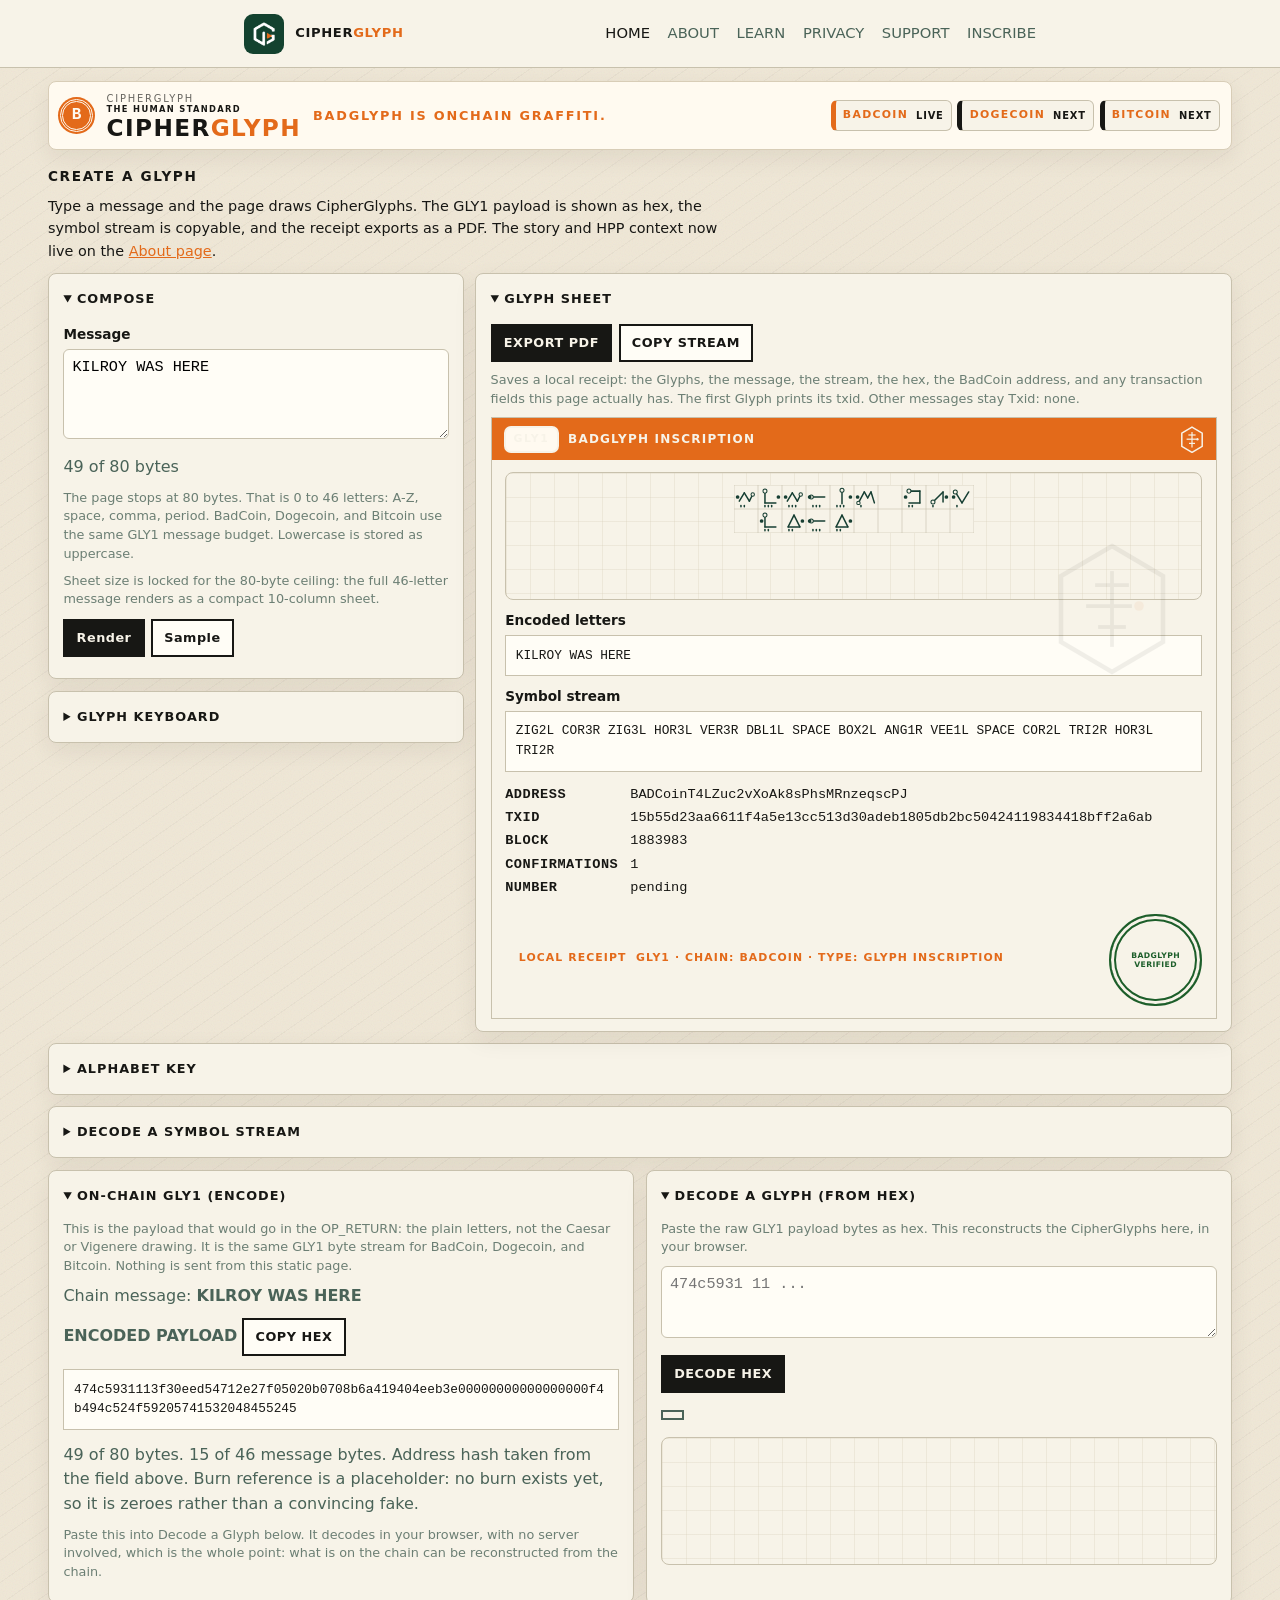
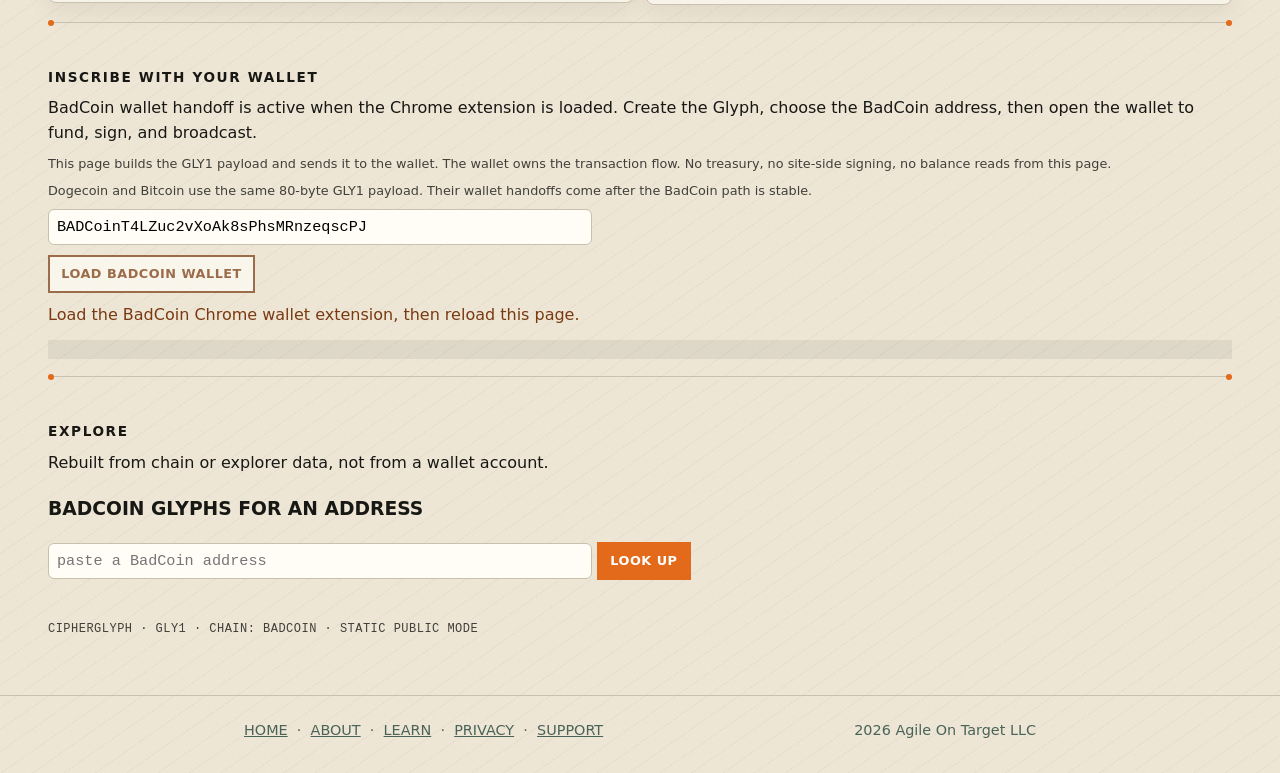
==== commit 01eaec20: "Simplify public Glyph composer" ====
--- a/index.html
+++ b/index.html
@@ -478,24 +478,7 @@
         <textarea id="glyph-message" data-cg-plain rows="4" spellcheck="false"
                   maxlength="46" aria-label="CipherGlyph message">KILROY WAS HERE</textarea>
         <p class="note" data-byte-budget aria-live="polite">0 of 80 bytes</p>
-        <div class="row">
-          <div>
-            <label>Mode
-              <select data-cg-mode aria-label="CipherGlyph mode">
-                <option value="plain" selected>Plain</option>
-                <option value="caesar">Caesar</option>
-                <option value="vigenere">Vigenere</option>
-              </select>
-            </label>
-          </div>
-          <div>
-            <label>Key
-              <input data-cg-key type="text" value="7" autocomplete="off" aria-label="CipherGlyph key">
-            </label>
-          </div>
-        </div>
-        <p class="small">The page stops at 80 bytes. That is 0 to 46 letters: A-Z, space, comma, period. BadCoin, Dogecoin, and Bitcoin use the same GLY1 message budget. Lowercase is stored as uppercase. Caesar and Vigenere change the drawing, not the bytes.</p>
-        <p class="small" data-cg-key-hint></p>
+        <p class="small">The page stops at 80 bytes. That is 0 to 46 letters: A-Z, space, comma, period. BadCoin, Dogecoin, and Bitcoin use the same GLY1 message budget. Lowercase is stored as uppercase.</p>
         <p class="small">Sheet size is locked for the 80-byte ceiling: the full 46-letter message renders as a compact 10-column sheet.</p>
         <div class="btn-row">
           <button type="button" data-cg-render>Render</button>
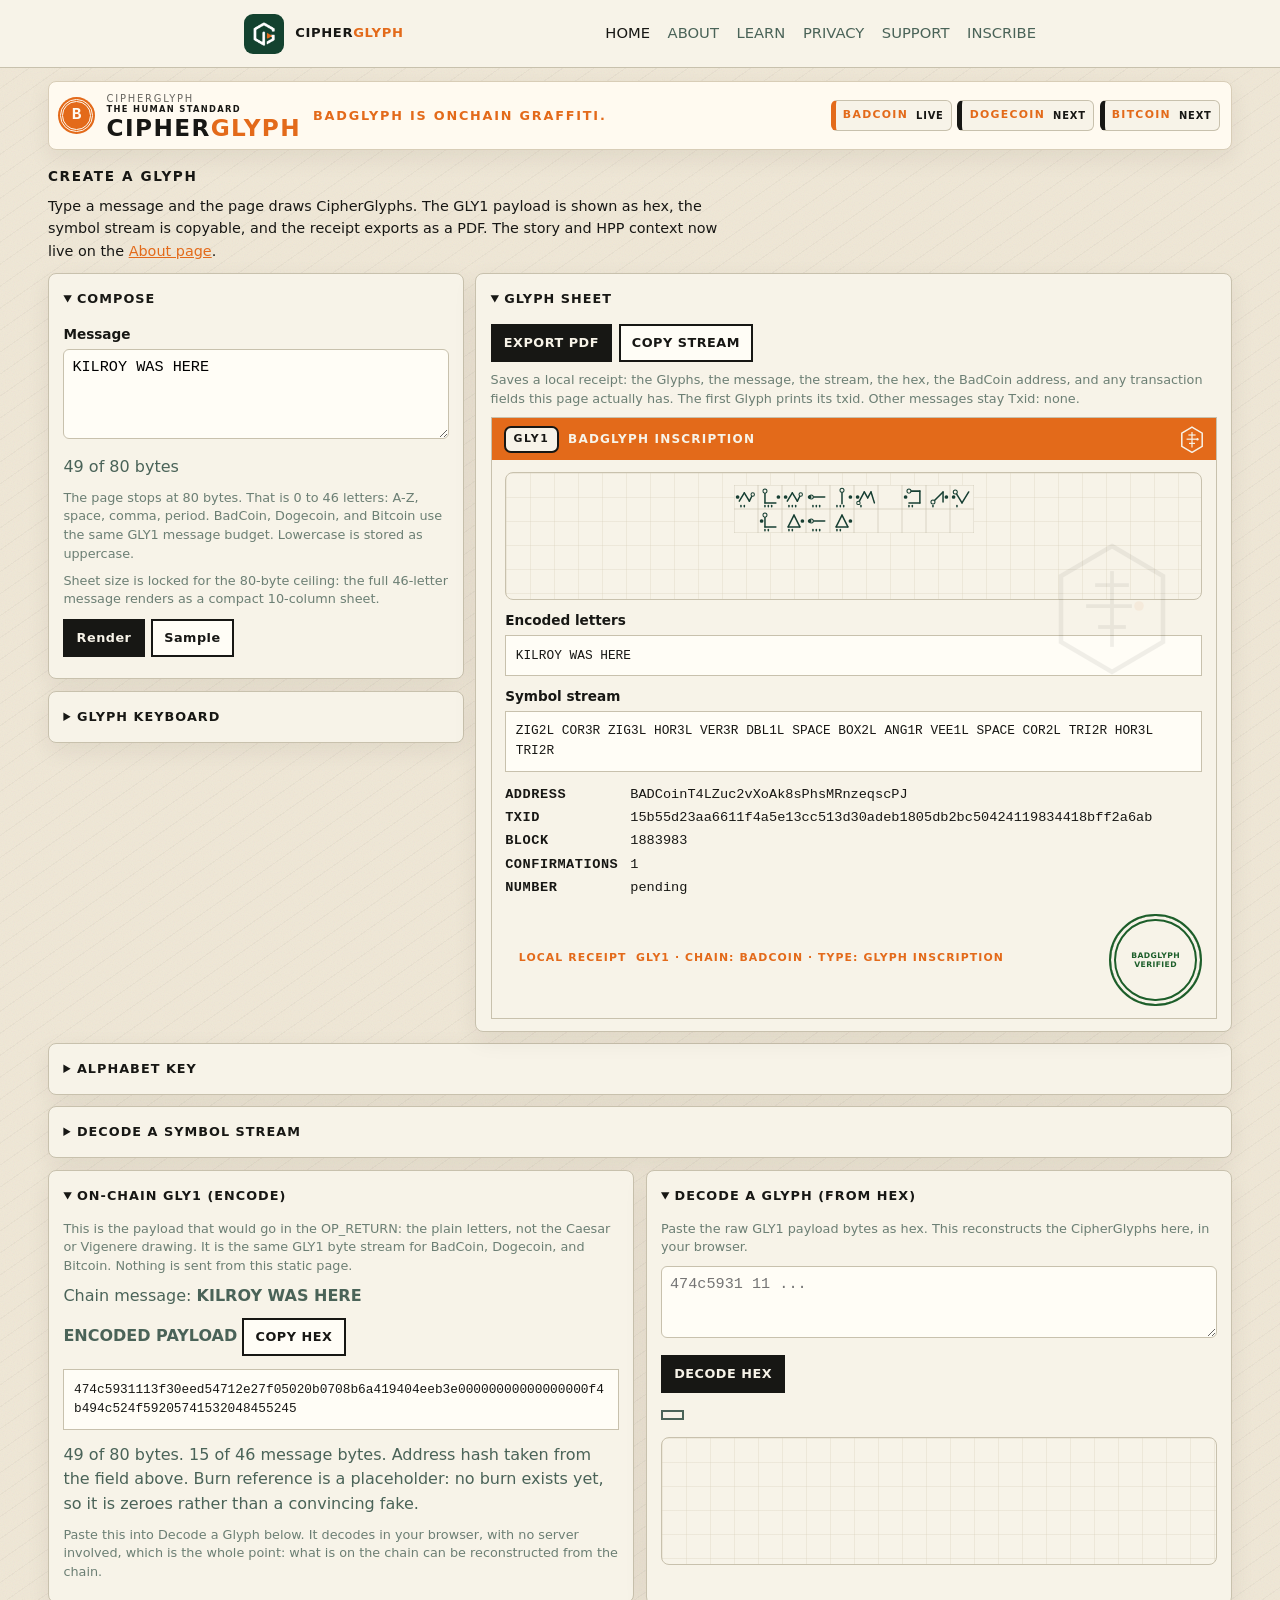
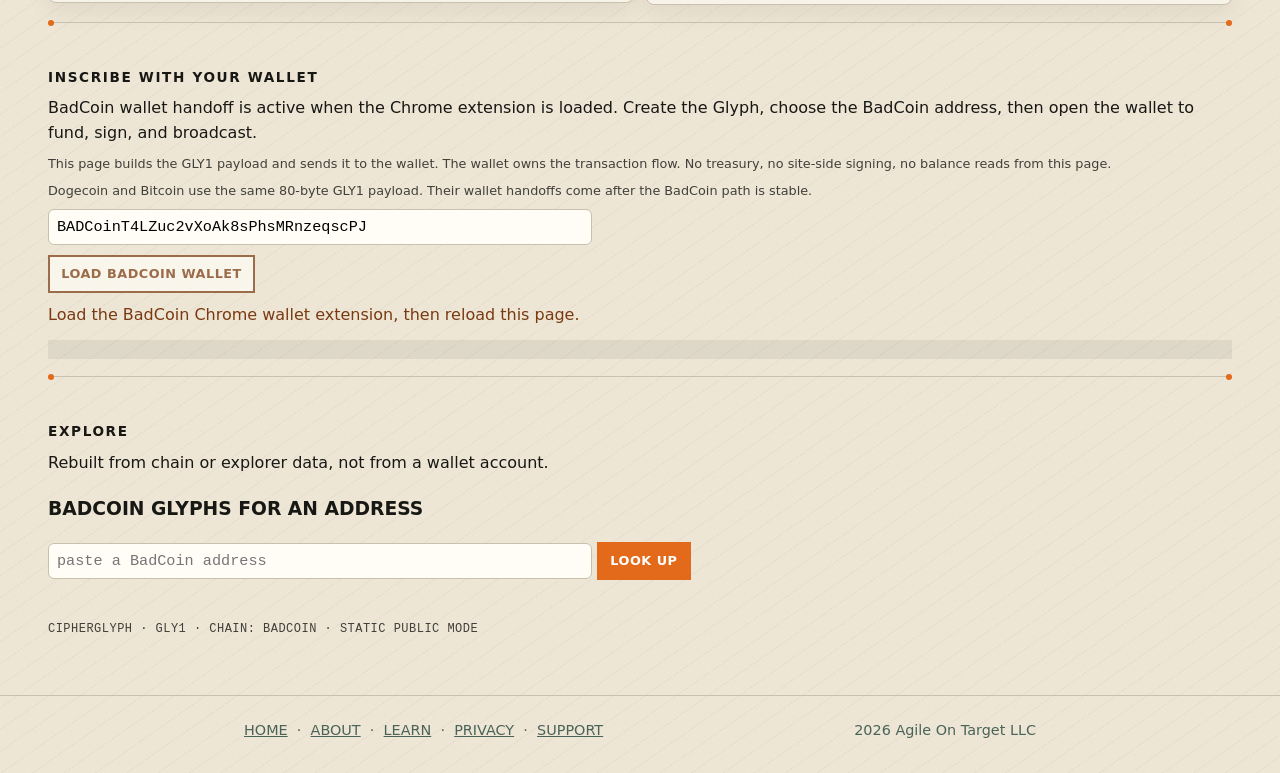
==== commit b168e2ff: "Improve GLY1 receipt badge contrast" ====
--- a/index.html
+++ b/index.html
@@ -276,8 +276,9 @@
       font-size: 0.75rem;
     }
     .receipt-head .gly1 {
-      border-color: var(--paper);
-      color: var(--paper);
+      border-color: var(--ink);
+      background: var(--paper);
+      color: var(--ink);
       font-size: 0.68rem;
     }
     .receipt-head .mark { color: var(--paper); }
@@ -405,7 +406,17 @@
       padding: 0.75rem 0.9rem;
       margin: 0.7rem 0;
     }
-    .lookup-badge { font-weight: 800; letter-spacing: 0.08em; font-size: 0.75rem; }
+    .lookup-badge {
+      display: inline-block;
+      margin: 0;
+      border: 2px solid currentColor;
+      border-radius: 6px;
+      padding: 0.2rem 0.45rem;
+      font-weight: 800;
+      letter-spacing: 0.08em;
+      font-size: 0.75rem;
+    }
+    .lookup-badge[data-verified="yes"] { color: var(--ok); }
     #explore .note[data-tone="ok"] { color: var(--ok); }
     #explore .badge { display: inline-block; border: 2px solid currentColor; padding: 0.2rem 0.6rem; font-weight: 800; font-size: 0.8rem; letter-spacing: 0.06em; }
     #explore .badge[data-verified="yes"] { color: var(--ok); }
@@ -532,10 +543,10 @@
             <label>Symbol stream</label>
             <div class="codepane" data-cg-stream></div>
             <dl class="receipt-facts">
-              <dt>ADDRESS</dt><dd data-receipt-address>none</dd>
-              <dt>TXID</dt><dd data-receipt-txid>none</dd>
-              <dt>BLOCK</dt><dd data-receipt-block>none</dd>
-              <dt>CONFIRMATIONS</dt><dd data-receipt-confirmations>none</dd>
+              <dt>ADDRESS</dt><dd data-receipt-address>BADCoinT4LZuc2vXoAk8sPhsMRnzeqscPJ</dd>
+              <dt>TXID</dt><dd data-receipt-txid>15b55d23aa6611f4a5e13cc513d30adeb1805db2bc50424119834418bff2a6ab</dd>
+              <dt>BLOCK</dt><dd data-receipt-block>1883983</dd>
+              <dt>CONFIRMATIONS</dt><dd data-receipt-confirmations>1</dd>
               <dt>NUMBER</dt><dd data-receipt-number>pending</dd>
             </dl>
           </div>
@@ -544,7 +555,7 @@
               <span>Local receipt</span>
               <span>GLY1 · CHAIN: BADCOIN · TYPE: GLYPH INSCRIPTION</span>
             </div>
-            <div class="seal" aria-label="Verification unavailable">VERIFICATION<br>UNAVAILABLE</div>
+            <div class="seal verified" aria-label="BadGlyph verified">BADGLYPH<br>VERIFIED</div>
           </div>
         </div>
       </details>
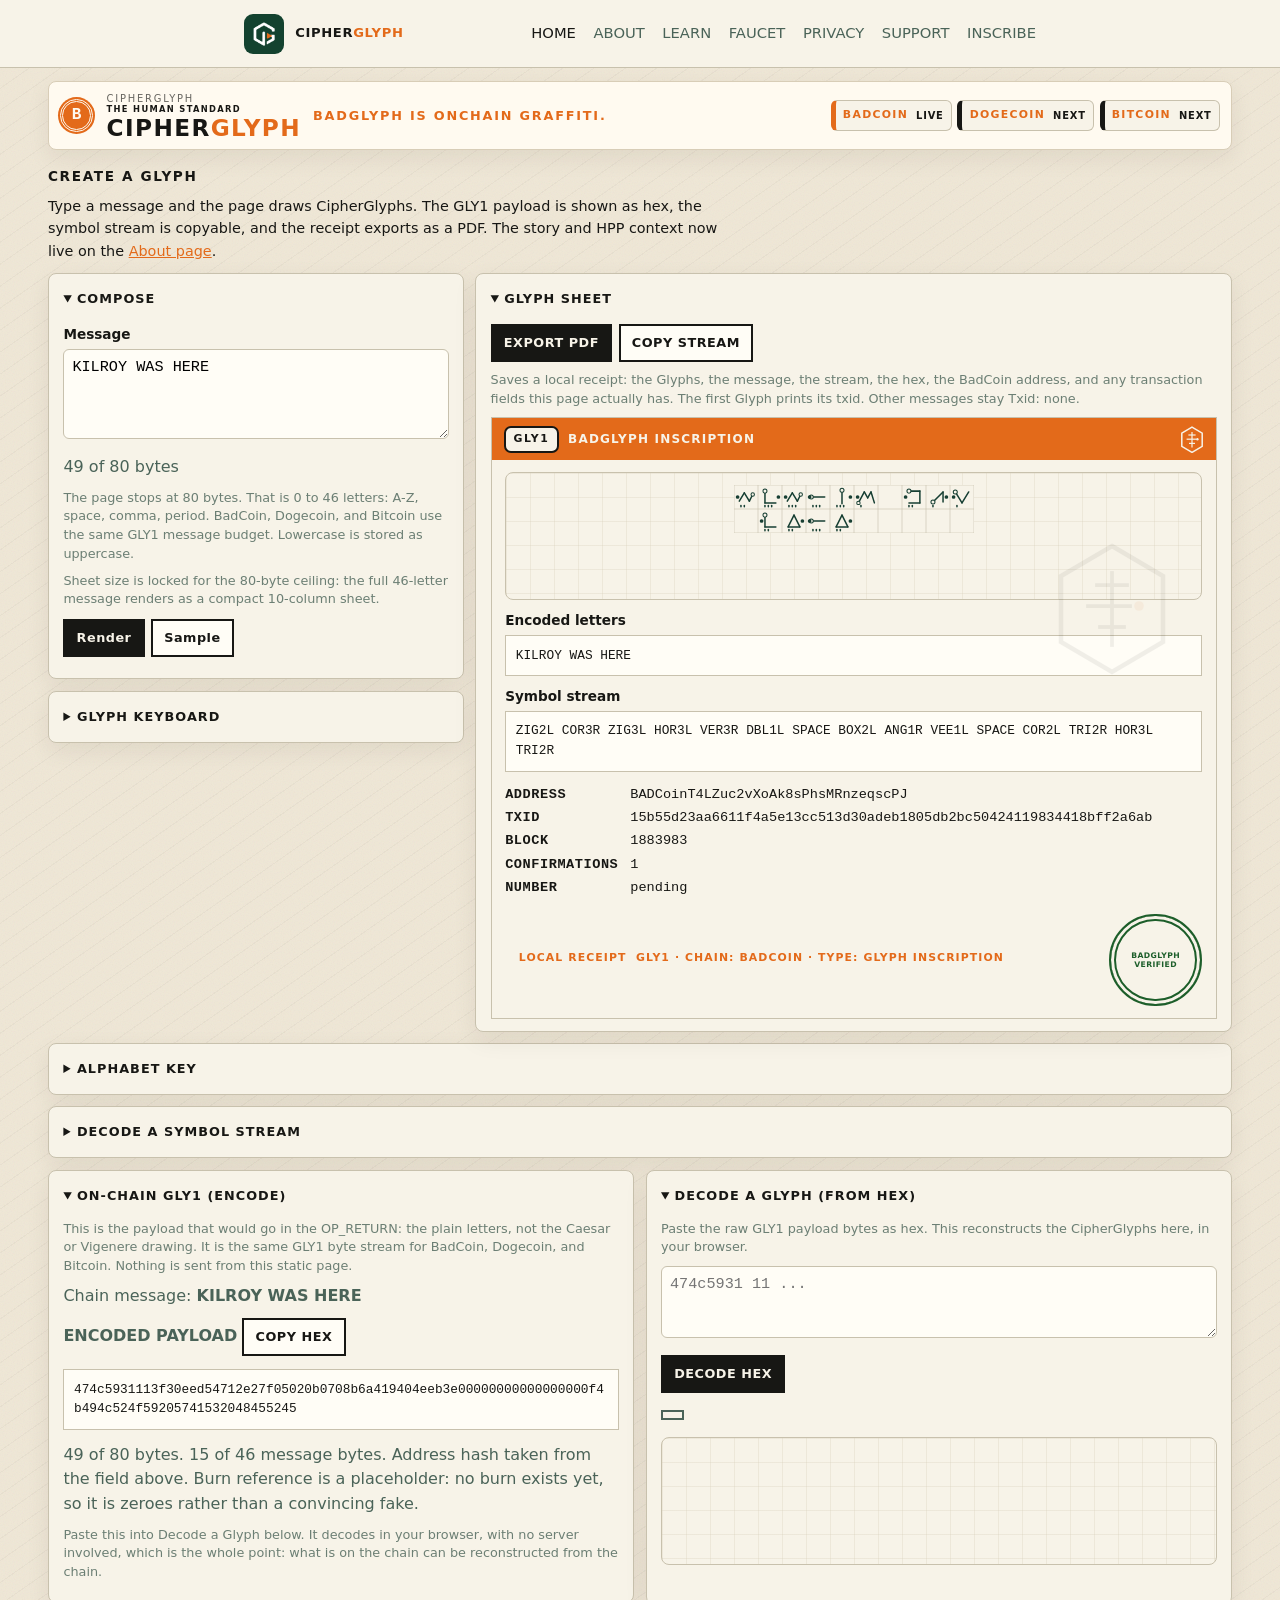
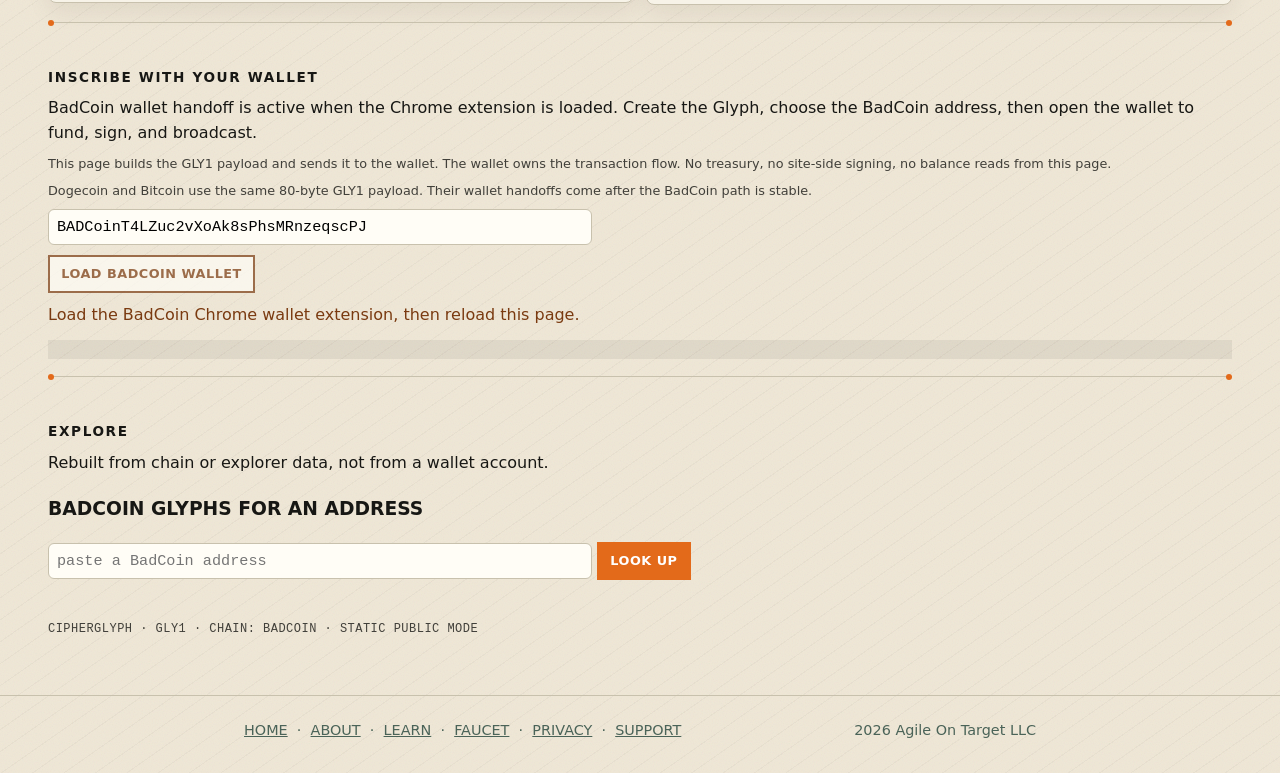
==== commit ba24da2a: "Add BadCoin faucet landing page" ====
--- a/index.html
+++ b/index.html
@@ -452,6 +452,7 @@
         <a class="active" href="index.html">HOME</a>
         <a href="about.html">ABOUT</a>
         <a href="cipherglyph.html">LEARN</a>
+        <a href="faucet.html">FAUCET</a>
         <a href="privacy.html">PRIVACY</a>
         <a href="support.html">SUPPORT</a>
         <a href="index.html#handoff">INSCRIBE</a>
@@ -640,6 +641,8 @@
         &nbsp;·&nbsp;
         <a href="cipherglyph.html">LEARN</a>
         &nbsp;·&nbsp;
+        <a href="faucet.html">FAUCET</a>
+        &nbsp;·&nbsp;
         <a href="privacy.html">PRIVACY</a>
         &nbsp;·&nbsp;
         <a href="support.html">SUPPORT</a>
